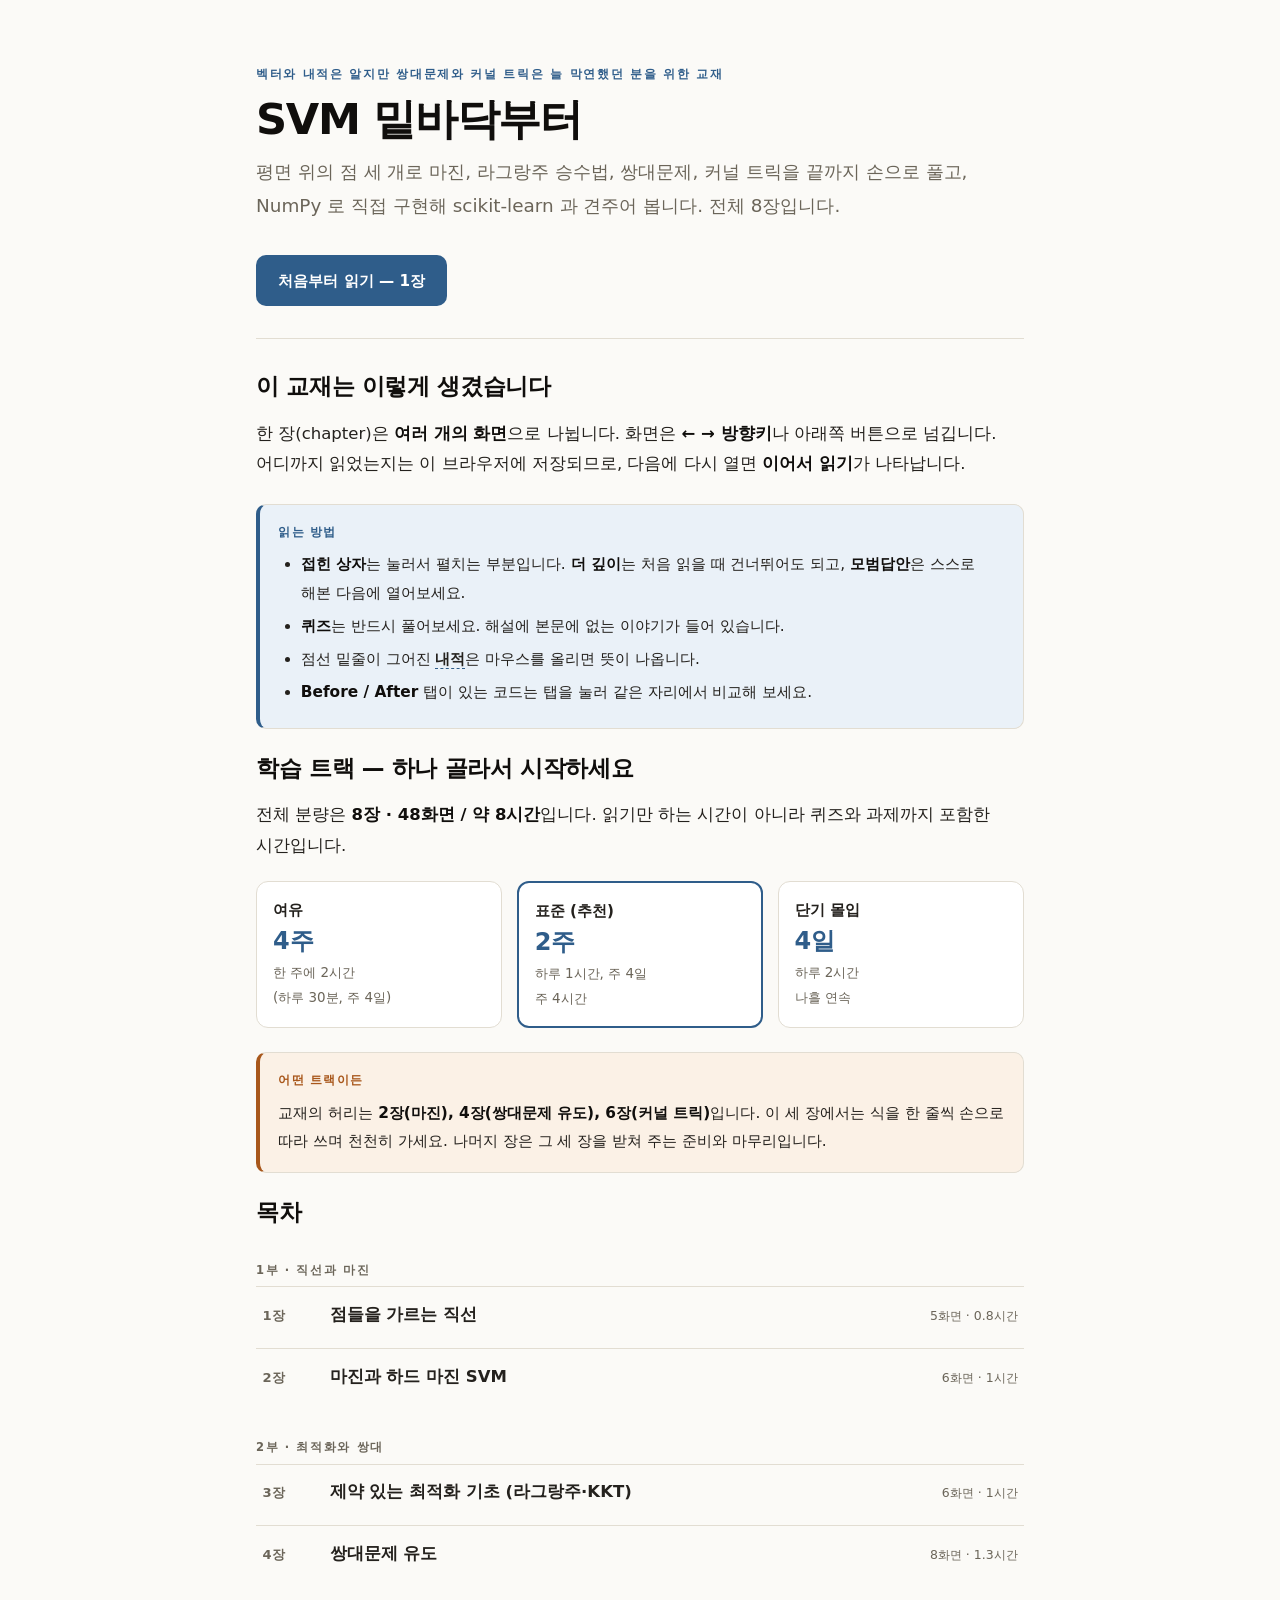
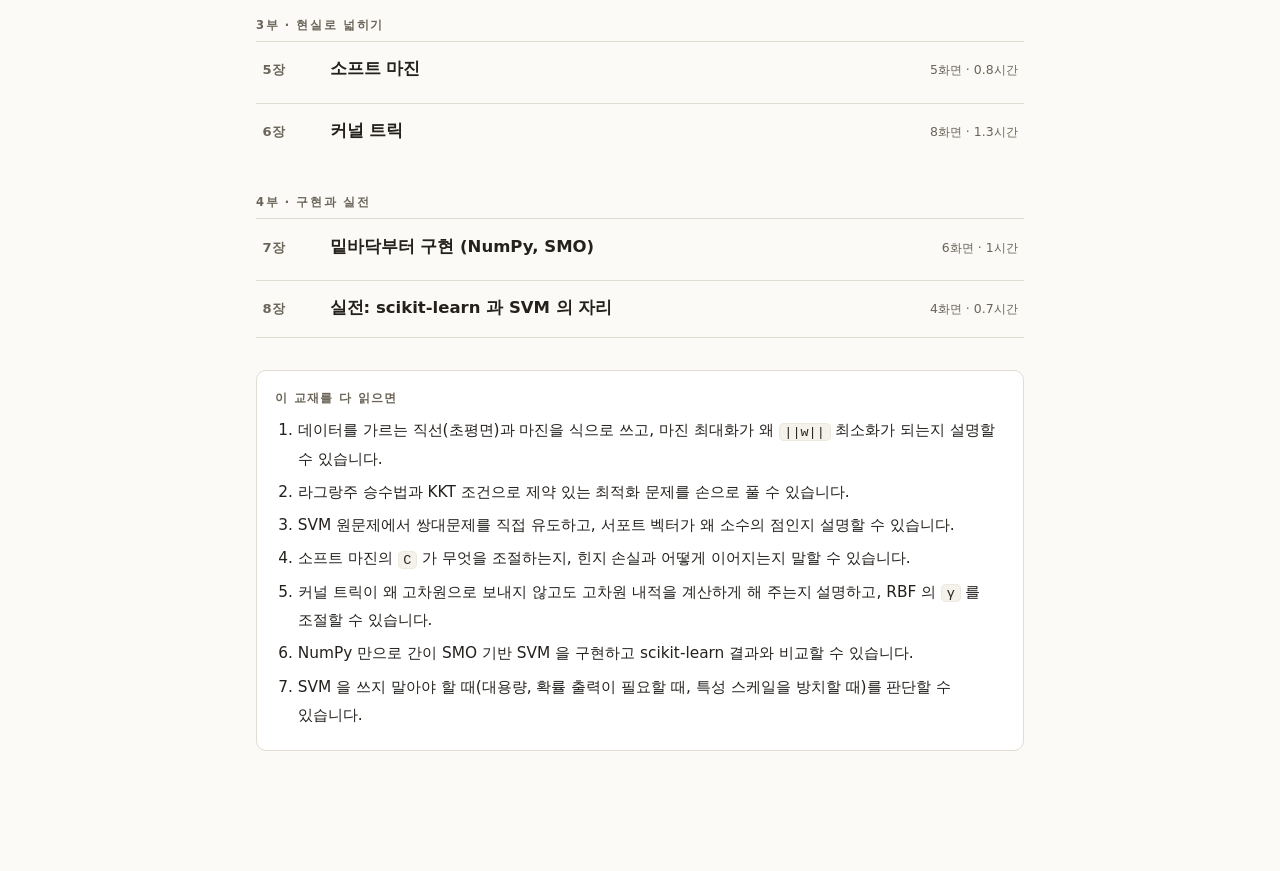
==== docs/index.html @ e5d23baf "전체 교차 점검 반영: 표지 깨진 주석 제거, 마진·기하 마진 정의 정리, 장부 해시 기록" ====
<!DOCTYPE html>
<html lang="ko" data-page="cover">
<head>
<meta charset="utf-8">
<meta name="viewport" content="width=device-width, initial-scale=1">
<title>SVM 밑바닥부터 — 마진·쌍대문제·커널 트릭을 손으로 풀어 보는 서포트 벡터 머신</title>
<link rel="stylesheet" href="assets/book.css">
</head>
<body>

<div class="cover">

  <p class="kicker">벡터와 내적은 알지만 쌍대문제와 커널 트릭은 늘 막연했던 분을 위한 교재</p>
  <h1 class="title">SVM 밑바닥부터</h1>
  <p class="sub">평면 위의 점 세 개로 마진, 라그랑주 승수법, 쌍대문제, 커널 트릭을 끝까지 손으로 풀고,<br>
  NumPy 로 직접 구현해 scikit-learn 과 견주어 봅니다. 전체 8장입니다.</p>

  <p><a class="resume" id="resume" href="ch01.html">처음부터 읽기</a></p>

  <hr>

  <h2>이 교재는 이렇게 생겼습니다</h2>

  <p>한 장(chapter)은 <b>여러 개의 화면</b>으로 나뉩니다. 화면은 <b>← → 방향키</b>나 아래쪽
  버튼으로 넘깁니다. 어디까지 읽었는지는 이 브라우저에 저장되므로, 다음에 다시 열면
  <b>이어서 읽기</b>가 나타납니다.</p>

  <div class="box note">
    <p class="box-t">읽는 방법</p>
    <ul>
      <li><b>접힌 상자</b>는 눌러서 펼치는 부분입니다. <b>더 깊이</b>는 처음 읽을 때 건너뛰어도
      되고, <b>모범답안</b>은 스스로 해본 다음에 열어보세요.</li>
      <li><b>퀴즈</b>는 반드시 풀어보세요. 해설에 본문에 없는 이야기가 들어 있습니다.</li>
      <li>점선 밑줄이 그어진 <span class="term" data-term="dot">내적</span>은
      마우스를 올리면 뜻이 나옵니다.</li>
      <li><b>Before / After</b> 탭이 있는 코드는 탭을 눌러 같은 자리에서 비교해 보세요.</li>
    </ul>
  </div>

  <h2>학습 트랙 — 하나 골라서 시작하세요</h2>

  <p>전체 분량은 <b>8장 · 48화면 / 약 8시간</b>입니다. 읽기만 하는 시간이 아니라
  퀴즈와 과제까지 포함한 시간입니다.</p>

  <div class="track-grid">
    <div class="track">
      <h4>여유</h4>
      <div class="big">4주</div>
      <p>한 주에 2시간<br>(하루 30분, 주 4일)</p>
    </div>
    <div class="track pick">
      <h4>표준 (추천)</h4>
      <div class="big">2주</div>
      <p>하루 1시간, 주 4일<br>주 4시간</p>
    </div>
    <div class="track">
      <h4>단기 몰입</h4>
      <div class="big">4일</div>
      <p>하루 2시간<br>나흘 연속</p>
    </div>
  </div>

  <div class="box warn">
    <p class="box-t">어떤 트랙이든</p>
    <p>교재의 허리는 <b>2장(마진), 4장(쌍대문제 유도), 6장(커널 트릭)</b>입니다. 이 세 장에서는 식을 한 줄씩 손으로 따라 쓰며 천천히 가세요. 나머지 장은 그 세 장을 받쳐 주는 준비와 마무리입니다.</p>
  </div>

  <h2>목차</h2>
  <ul class="toc-list" id="toc-list"></ul>

  <div class="box" style="margin-top:2rem">
    <p class="box-t">이 교재를 다 읽으면</p>
    <ol>
      <li>데이터를 가르는 직선(초평면)과 마진을 식으로 쓰고, 마진 최대화가 왜 <code>||w||</code> 최소화가 되는지 설명할 수 있습니다.</li>
      <li>라그랑주 승수법과 KKT 조건으로 제약 있는 최적화 문제를 손으로 풀 수 있습니다.</li>
      <li>SVM 원문제에서 쌍대문제를 직접 유도하고, 서포트 벡터가 왜 소수의 점인지 설명할 수 있습니다.</li>
      <li>소프트 마진의 <code>C</code> 가 무엇을 조절하는지, 힌지 손실과 어떻게 이어지는지 말할 수 있습니다.</li>
      <li>커널 트릭이 왜 고차원으로 보내지 않고도 고차원 내적을 계산하게 해 주는지 설명하고, RBF 의 <code>γ</code> 를 조절할 수 있습니다.</li>
      <li>NumPy 만으로 간이 SMO 기반 SVM 을 구현하고 scikit-learn 결과와 비교할 수 있습니다.</li>
      <li>SVM 을 쓰지 말아야 할 때(대용량, 확률 출력이 필요할 때, 특성 스케일을 방치할 때)를 판단할 수 있습니다.</li>
    </ol>
  </div>

</div>

<script src="assets/book.js"></script>
</body>
</html>
---- docs/assets/book.css ----
/* 학습 교재 공통 스타일 — textbook-html 스킬 동봉본
   - 외부 폰트/CDN 의존 없음 (file:// 로 열려야 한다)
   - 라이트/다크 자동 전환
   - 교재마다 고칠 것이 없다. 색을 바꾸려면 아래 :root 변수만 만진다. */

:root {
  --bg: #fbfaf7;
  --bg-soft: #f4f1ea;
  --card: #ffffff;
  --fg: #24211d;
  --fg-strong: #100e0c;
  --muted: #6b6559;
  --rule: #e2ddd2;
  --rule-soft: #eee9df;
  --accent: #2f5d8a;
  --accent-bg: #eaf1f8;
  --warn: #a8571b;
  --warn-bg: #fbf1e6;
  --good: #2b6f4c;
  --good-bg: #ebf4ee;
  --bad: #a33a33;
  --bad-bg: #fbeeed;
  --code-bg: #f5f2ec;
  --code-fg: #2b2721;
  --shadow: 0 1px 2px rgba(0,0,0,.05), 0 8px 24px rgba(0,0,0,.05);

  --c-kw: #9c2f6f;
  --c-str: #2f6f4a;
  --c-com: #746c60;
  --c-num: #a8571b;
  --c-fn: #2f5d8a;
  --c-dec: #7a5aa8;
  --c-self: #a33a33;
  --hl-bg: rgba(168,87,27,.16);

  --sidebar: 17rem;
  --measure: 45rem;
}

@media (prefers-color-scheme: dark) {
  :root {
    --bg: #16171a;
    --bg-soft: #1b1d21;
    --card: #1e2024;
    --fg: #e3e0da;
    --fg-strong: #f5f3ef;
    --muted: #9b968d;
    --rule: #2e3237;
    --rule-soft: #262a2e;
    --accent: #7fb3e0;
    --accent-bg: #1b2a38;
    --warn: #dda15e;
    --warn-bg: #322a1e;
    --good: #7ac496;
    --good-bg: #1d2c24;
    --bad: #e08b84;
    --bad-bg: #33211f;
    --code-bg: #191b1e;
    --code-fg: #d8d5cf;
    --shadow: 0 1px 2px rgba(0,0,0,.3), 0 8px 24px rgba(0,0,0,.3);

    --c-kw: #e089b8;
    --c-str: #8fcfa5;
    --c-com: #918d84;
    --c-num: #dda15e;
    --c-fn: #8fbce8;
    --c-dec: #bfa2e8;
    --c-self: #e08b84;
    --hl-bg: rgba(221,161,94,.20);
  }
}

* { box-sizing: border-box; }

html { scroll-behavior: smooth; }

body {
  margin: 0;
  background: var(--bg);
  color: var(--fg);
  font-family: "Segoe UI", -apple-system, "Malgun Gothic", "맑은 고딕", system-ui, sans-serif;
  font-size: 16.5px;
  line-height: 1.85;
  word-break: keep-all;
  overflow-wrap: break-word;
  -webkit-font-smoothing: antialiased;
}

/* ── 진행률 바 ─────────────────────────────────────── */
#progress {
  position: fixed; top: 0; left: 0; right: 0; height: 3px;
  background: var(--rule-soft); z-index: 50;
}
#progress > i {
  display: block; height: 100%; width: 0;
  background: var(--accent); transition: width .25s ease;
}

/* ── 사이드바 목차 ─────────────────────────────────── */
#toc {
  position: fixed; top: 0; bottom: 0; left: 0; width: var(--sidebar);
  background: var(--bg-soft); border-right: 1px solid var(--rule);
  overflow-y: auto; padding: 1.6rem 0 3rem; z-index: 40;
}
#toc .brand {
  display: block; padding: 0 1.25rem 1rem; margin-bottom: .5rem;
  border-bottom: 1px solid var(--rule); text-decoration: none; color: inherit;
}
#toc .brand b { display: block; font-size: .98rem; letter-spacing: -.01em; }
#toc .brand span { display: block; font-size: .78rem; color: var(--muted); }
#toc .part {
  padding: 1.1rem 1.25rem .25rem; font-size: .7rem; font-weight: 700;
  letter-spacing: .12em; color: var(--muted); text-transform: uppercase;
}
#toc a.ch, #toc span.ch {
  display: block; padding: .34rem 1.25rem .34rem 1.25rem;
  font-size: .84rem; line-height: 1.45; text-decoration: none;
  color: var(--fg); border-left: 3px solid transparent;
}
#toc a.ch:hover { background: var(--card); }
#toc a.ch.here { border-left-color: var(--accent); background: var(--card); font-weight: 700; }
#toc span.ch { color: var(--muted); opacity: .55; cursor: default; }
#toc .ch em { font-style: normal; color: var(--muted); font-size: .76rem; display: block; }
#toc a.ch.here em { color: var(--accent); }
#toc .ch .tick { color: var(--good); font-weight: 700; }
#toc ol.screens {
  list-style: none; margin: .1rem 0 .4rem; padding: 0 1.25rem 0 1.6rem;
  border-left: 3px solid var(--rule);
}
#toc ol.screens li { margin: 0; }
#toc ol.screens button {
  display: block; width: 100%; text-align: left; background: none; border: 0;
  padding: .2rem 0; font: inherit; font-size: .78rem; line-height: 1.4;
  color: var(--muted); cursor: pointer;
}
#toc ol.screens button:hover { color: var(--accent); }
#toc ol.screens li.on button { color: var(--fg); font-weight: 700; }

#toc-toggle {
  display: none; position: fixed; top: .7rem; left: .7rem; z-index: 60;
  background: var(--card); color: var(--fg); border: 1px solid var(--rule);
  border-radius: 8px; width: 2.4rem; height: 2.4rem; font-size: 1.1rem;
  cursor: pointer; box-shadow: var(--shadow);
}

/* ── 본문 ──────────────────────────────────────────── */
#book {
  margin-left: var(--sidebar);
  padding: 3.2rem 2.5rem 8rem;
  display: flex; justify-content: center;
}
#book > .inner { width: 100%; max-width: var(--measure); }

.screen { display: none; animation: fade .22s ease; }
.screen.is-active { display: block; }
@keyframes fade { from { opacity: 0; transform: translateY(4px); } to { opacity: 1; transform: none; } }

.kicker {
  font-size: .74rem; font-weight: 700; letter-spacing: .14em;
  text-transform: uppercase; color: var(--accent); margin: 0 0 .5rem;
}

h1 {
  font-size: 1.95rem; line-height: 1.3; letter-spacing: -.02em;
  margin: .2rem 0 1.2rem; color: var(--fg-strong); font-weight: 800;
}
h2 {
  font-size: 1.42rem; line-height: 1.4; letter-spacing: -.015em;
  margin: 0 0 1rem; color: var(--fg-strong); font-weight: 800;
}
h3 {
  font-size: 1.06rem; margin: 2rem 0 .6rem; color: var(--fg-strong);
  font-weight: 700; letter-spacing: -.01em;
}
h2 + h3 { margin-top: 1.4rem; }

p { margin: 0 0 1.1rem; }
.lead { font-size: 1.1rem; color: var(--muted); margin-bottom: 1.6rem; }
strong, b { color: var(--fg-strong); font-weight: 700; }
a { color: var(--accent); }

ul, ol { margin: 0 0 1.1rem; padding-left: 1.4rem; }
li { margin: .3rem 0; }
li > ul, li > ol { margin: .3rem 0; }

hr { border: 0; border-top: 1px solid var(--rule); margin: 2rem 0; }

blockquote {
  margin: 1.4rem 0; padding: .2rem 0 .2rem 1.2rem;
  border-left: 3px solid var(--rule); color: var(--muted);
}
blockquote p:last-child { margin-bottom: 0; }

/* 대화 재현 */
.dialog { margin: 1.4rem 0; }
.dialog .line { display: flex; gap: .75rem; margin: .5rem 0; }
.dialog .who {
  flex: 0 0 5.2rem; text-align: right; font-size: .82rem;
  font-weight: 700; color: var(--accent); padding-top: .18rem;
}
.dialog .say {
  background: var(--card); border: 1px solid var(--rule); border-radius: 10px;
  padding: .5rem .8rem; font-size: .95rem; flex: 1;
}
.dialog .say p { margin: 0; }

/* 강조 상자 */
.box {
  margin: 1.5rem 0; padding: 1rem 1.15rem; border-radius: 10px;
  border: 1px solid var(--rule); background: var(--card);
  font-size: .96rem;
}
.box > :last-child { margin-bottom: 0; }
.box .box-t {
  font-size: .76rem; font-weight: 700; letter-spacing: .1em;
  text-transform: uppercase; margin: 0 0 .45rem; color: var(--muted);
}
.box.note { border-left: 4px solid var(--accent); background: var(--accent-bg); }
.box.note .box-t { color: var(--accent); }
.box.warn { border-left: 4px solid var(--warn); background: var(--warn-bg); }
.box.warn .box-t { color: var(--warn); }
.box.good { border-left: 4px solid var(--good); background: var(--good-bg); }
.box.good .box-t { color: var(--good); }
.box.bad  { border-left: 4px solid var(--bad); background: var(--bad-bg); }
.box.bad .box-t { color: var(--bad); }

/* "9장에서 다시 볼 문제" 표시 */
.later {
  display: inline-flex; align-items: center; gap: .35rem;
  font-size: .78rem; font-weight: 700; color: var(--warn);
  background: var(--warn-bg); border: 1px dashed var(--warn);
  border-radius: 999px; padding: .1rem .6rem; white-space: nowrap;
}

/* 접히는 상자 */
details.fold {
  margin: 1.4rem 0; border: 1px solid var(--rule); border-radius: 10px;
  background: var(--card); overflow: hidden;
}
details.fold > summary {
  cursor: pointer; padding: .7rem 1rem; font-size: .9rem; font-weight: 700;
  color: var(--accent); list-style: none; display: flex; gap: .5rem; align-items: center;
}
details.fold > summary::-webkit-details-marker { display: none; }
details.fold > summary::before { content: "▸"; font-size: .8rem; }
details.fold[open] > summary::before { content: "▾"; }
details.fold > summary:hover { background: var(--bg-soft); }
details.fold .fold-body { padding: 0 1rem 1rem; font-size: .95rem; border-top: 1px solid var(--rule-soft); padding-top: .9rem; }
details.fold .fold-body > :last-child { margin-bottom: 0; }
details.fold.answer > summary { color: var(--good); }

/* 코드 */
pre {
  margin: 1.3rem 0; padding: 1rem 1.1rem; background: var(--code-bg);
  border: 1px solid var(--rule); border-radius: 10px;
  overflow-x: auto; font-size: .82rem; line-height: 1.7;
}
pre code, code {
  font-family: Consolas, "D2Coding", "Cascadia Mono", ui-monospace, monospace;
  color: var(--code-fg);
}
:not(pre) > code {
  background: var(--code-bg); border: 1px solid var(--rule-soft);
  border-radius: 5px; padding: .05em .35em; font-size: .88em;
  word-break: keep-all; overflow-wrap: break-word;
}
pre .cap {
  display: block; font-family: inherit; color: var(--muted);
  font-size: .95em; margin-bottom: .5rem;
}
.tok-kw { color: var(--c-kw); }
.tok-str { color: var(--c-str); }
.tok-com { color: var(--c-com); font-style: italic; }
.tok-num { color: var(--c-num); }
.tok-fn { color: var(--c-fn); font-weight: 600; }
.tok-dec { color: var(--c-dec); }
.tok-self { color: var(--c-self); }
.hl { background: var(--hl-bg); border-radius: 3px; padding: .05em .2em; font-weight: 700; }

/* 코드 해설: 번호 붙은 주석 목록 */
ol.notes {
  list-style: none; padding-left: 0; counter-reset: note; margin: 1rem 0 1.5rem;
}
ol.notes > li {
  counter-increment: note; position: relative;
  padding-left: 2.2rem; margin: .6rem 0; font-size: .95rem;
}
ol.notes > li::before {
  content: counter(note); position: absolute; left: 0; top: .28rem;
  width: 1.55rem; height: 1.55rem; border-radius: 50%;
  background: var(--accent-bg); color: var(--accent); border: 1px solid var(--accent);
  display: grid; place-items: center; font-size: .72rem; font-weight: 700;
}
ol.notes .ln {
  display: inline-block; min-width: 3.6rem; font-weight: 700; color: var(--accent);
  font-family: Consolas, "D2Coding", ui-monospace, monospace; font-size: .84rem;
}
ol.notes > li > p { margin: .2rem 0 0; }
ol.notes > li > p:first-child { margin-top: 0; }

figure.code-cap { margin: 1.3rem 0; }
figure.code-cap pre { margin: 0 0 .4rem; }
figure.code-cap figcaption { font-size: .82rem; color: var(--muted); text-align: left; }

/* Before / After 탭 */
.tabs { margin: 1.4rem 0; border: 1px solid var(--rule); border-radius: 10px; overflow: hidden; }
.tabs .tabbar { display: flex; background: var(--bg-soft); border-bottom: 1px solid var(--rule); }
.tabs .tabbar button {
  flex: 1; padding: .6rem .8rem; background: none; border: 0; cursor: pointer;
  font: inherit; font-size: .85rem; font-weight: 700; color: var(--muted);
  border-bottom: 2px solid transparent;
}
.tabs .tabbar button.on { color: var(--accent); border-bottom-color: var(--accent); background: var(--card); }
.tabs .tab { display: none; padding: .1rem 1rem 1rem; }
.tabs .tab.on { display: block; }
.tabs .tab pre { background: transparent; border: 0; padding: 1rem 0 0; }

/* 표 */
.table-wrap { overflow-x: auto; margin: 1.4rem 0; }
table { border-collapse: collapse; width: 100%; font-size: .9rem; }
th, td { border: 1px solid var(--rule); padding: .5rem .7rem; text-align: left; vertical-align: top; }
th { background: var(--bg-soft); font-weight: 700; color: var(--fg-strong); }

/* 용어 툴팁 — 말풍선은 book.js 가 body 에 붙인 #tip 하나를 화면 안에 맞춰 띄운다
   (::after 로 띄우면 줄 끝에서 페이지 가로 스크롤이 생기고 표·접힌 상자 안에서 잘린다) */
.term {
  border-bottom: 1px dashed var(--accent); cursor: help;
  font-weight: 600;
}
#tip {
  position: fixed; z-index: 70; left: 0; top: 0;
  max-width: min(22rem, calc(100vw - 1rem));
  background: var(--fg-strong); color: var(--bg);
  font-size: .8rem; font-weight: 400; line-height: 1.6;
  padding: .5rem .7rem; border-radius: 8px;
  box-shadow: var(--shadow); pointer-events: none;
  display: none;
}
#tip.on { display: block; }

/* 화면 참조 링크 */
a.xref { text-decoration: underline dotted; text-underline-offset: .2em; cursor: pointer; }
a.xref:hover { text-decoration-style: solid; }

/* 참조로 이동한 뒤 돌아가기 */
#xback {
  position: fixed; z-index: 46; bottom: 4.2rem; left: calc(var(--sidebar) + 1.2rem);
  display: none; align-items: center; gap: .3rem;
  background: var(--accent); color: #fff; border-radius: 999px;
  box-shadow: var(--shadow); font-size: .84rem; font-weight: 700;
}
#xback.on { display: inline-flex; }
#xback a, #xback button {
  color: inherit; background: none; border: 0; font: inherit; cursor: pointer;
  text-decoration: none; padding: .45rem .3rem .45rem .9rem;
}
#xback button { padding: .45rem .8rem .45rem .2rem; opacity: .8; }

/* 모바일 목차를 열었을 때 본문을 덮는 막 */
#toc-scrim { display: none; }

/* 다이어그램 */
figure.fig { margin: 1.6rem 0; text-align: center; }
figure.fig svg { max-width: 100%; height: auto; }
figure.fig figcaption { font-size: .82rem; color: var(--muted); margin-top: .5rem; }
.svg-fg { fill: var(--fg); }
.svg-muted { fill: var(--muted); }
.svg-line { stroke: var(--rule); fill: none; }

/* 핵심 요약 / 과제 */
.summary { margin: 2rem 0 1.5rem; padding: 1.1rem 1.25rem; border-radius: 12px;
  background: var(--bg-soft); border: 1px solid var(--rule); }
.summary h3 { margin: 0 0 .6rem; font-size: .95rem; }
.summary ol { margin: 0; padding-left: 1.3rem; font-size: .96rem; }

.task { margin: 1.6rem 0; padding: 1.1rem 1.25rem; border-radius: 12px;
  border: 2px solid var(--accent); background: var(--card); }
.task h3 { margin: 0 0 .5rem; font-size: .98rem; color: var(--accent); }
.task > :last-child { margin-bottom: 0; }

/* 퀴즈 */
.quiz {
  margin: 1.5rem 0; padding: 1.1rem 1.25rem; border-radius: 12px;
  border: 1px solid var(--rule); background: var(--card);
}
.quiz .qn { font-size: .74rem; font-weight: 700; letter-spacing: .12em;
  text-transform: uppercase; color: var(--muted); margin: 0 0 .35rem; }
.quiz .q { font-weight: 700; color: var(--fg-strong); margin: 0 0 .8rem; }
.quiz ol.options { list-style: none; margin: 0; padding: 0; counter-reset: opt; }
.quiz ol.options li {
  counter-increment: opt; margin: .4rem 0; padding: .55rem .8rem .55rem 2.4rem;
  border: 1px solid var(--rule); border-radius: 9px; cursor: pointer;
  position: relative; font-size: .95rem; background: var(--bg);
  transition: background .12s, border-color .12s;
}
.quiz ol.options li::before {
  content: counter(opt); position: absolute; left: .7rem; top: .55rem;
  width: 1.3rem; height: 1.3rem; border-radius: 50%; background: var(--bg-soft);
  border: 1px solid var(--rule); font-size: .76rem; font-weight: 700;
  display: grid; place-items: center; color: var(--muted);
}
.quiz ol.options li:hover { border-color: var(--accent); }
.quiz.done ol.options li { cursor: default; }
.quiz.done ol.options li:hover { border-color: var(--rule); }
.quiz ol.options li.pick-good { border-color: var(--good); background: var(--good-bg); }
.quiz ol.options li.pick-good::before { content: "✓"; background: var(--good); color: #fff; border-color: var(--good); }
.quiz ol.options li.pick-bad { border-color: var(--bad); background: var(--bad-bg); }
.quiz ol.options li.pick-bad::before { content: "✕"; background: var(--bad); color: #fff; border-color: var(--bad); }
.quiz .why {
  display: none; margin-top: .45rem; padding-left: .2rem;
  font-size: .88rem; color: var(--muted);
}
.quiz ol.options li.picked .why { display: block; }
.quiz .explain {
  display: none; margin-top: 1rem; padding-top: .9rem;
  border-top: 1px solid var(--rule-soft); font-size: .93rem;
}
.quiz.done .explain { display: block; }
.quiz .explain > :last-child { margin-bottom: 0; }
.quiz .explain b.lbl { color: var(--accent); }

/* 표지 (index.html) */
.cover { max-width: 52rem; margin: 0 auto; padding: 4rem 2rem 6rem; }
.cover .title { font-size: 2.7rem; line-height: 1.2; letter-spacing: -.03em;
  font-weight: 800; color: var(--fg-strong); margin: 0 0 .6rem; }
.cover .sub { font-size: 1.15rem; color: var(--muted); margin: 0 0 2rem; }
.cover .resume {
  display: inline-block; background: var(--accent); color: #fff;
  padding: .7rem 1.4rem; border-radius: 10px; text-decoration: none;
  font-weight: 700; font-size: .95rem;
}
.cover .resume:hover { filter: brightness(1.08); }
.toc-list { list-style: none; padding: 0; margin: 1rem 0 0; }
.toc-list > li { border-top: 1px solid var(--rule); }
.toc-list > li:last-child { border-bottom: 1px solid var(--rule); }
.toc-list a, .toc-list .off {
  display: flex; gap: 1rem; align-items: baseline;
  padding: .8rem .4rem; text-decoration: none; color: var(--fg);
}
.toc-list a:hover { background: var(--bg-soft); }
.toc-list .off { color: var(--muted); opacity: .5; }
.toc-list .n { flex: 0 0 3.2rem; font-size: .82rem; font-weight: 700; color: var(--muted); }
.toc-list .t { flex: 1; font-weight: 600; }
.toc-list .meta { font-size: .78rem; color: var(--muted); white-space: nowrap; }
.toc-list .tick { color: var(--good); font-weight: 700; }
.parts { font-size: .72rem; font-weight: 700; letter-spacing: .14em;
  text-transform: uppercase; color: var(--muted); margin: 2rem 0 .3rem; }
.track-grid { display: grid; gap: .9rem; grid-template-columns: repeat(auto-fit, minmax(9.5rem, 1fr)); margin: 1.2rem 0; }
.track {
  border: 1px solid var(--rule); border-radius: 12px; padding: .9rem 1rem;
  background: var(--card); font-size: .9rem;
}
.track.pick { border-color: var(--accent); border-width: 2px; }
.track h4 { margin: 0 0 .2rem; font-size: .95rem; }
.track .big { font-size: 1.5rem; font-weight: 800; color: var(--accent); line-height: 1.2; }
.track p { margin: .3rem 0 0; color: var(--muted); font-size: .84rem; }

/* 하단 내비게이션 */
#nav {
  position: fixed; bottom: 0; left: var(--sidebar); right: 0; z-index: 45;
  display: flex; align-items: center; justify-content: space-between;
  gap: 1rem; padding: .6rem 2.5rem;
  background: var(--bg);
  border-top: 1px solid var(--rule);
}
#nav button {
  background: var(--card); color: var(--fg); border: 1px solid var(--rule);
  border-radius: 9px; padding: .45rem .95rem; font: inherit; font-size: .87rem;
  font-weight: 600; cursor: pointer; white-space: nowrap;
}
#nav button:hover:not(:disabled) { border-color: var(--accent); color: var(--accent); }
#nav button:disabled { opacity: .35; cursor: default; }
#nav .where { font-size: .8rem; color: var(--muted); text-align: center; }
#nav .where b { color: var(--fg-strong); }

/* 장 끝 이동 */
.chapter-end { margin-top: 2.5rem; padding-top: 1.5rem; border-top: 1px solid var(--rule);
  display: flex; justify-content: space-between; gap: 1rem; flex-wrap: wrap; }
.chapter-end a {
  display: block; padding: .7rem 1.1rem; border: 1px solid var(--rule);
  border-radius: 10px; text-decoration: none; font-size: .9rem; background: var(--card);
}
.chapter-end a:hover { border-color: var(--accent); }
.chapter-end a span { display: block; font-size: .74rem; color: var(--muted); }

@media (max-width: 900px) {
  #toc { transform: translateX(-100%); transition: transform .2s ease; z-index: 62; }
  body.toc-open #toc { transform: none; }
  body.toc-open #toc-scrim {
    display: block; position: fixed; inset: 0; z-index: 61; background: rgba(0,0,0,.35);
  }
  /* 목차 버튼은 본문 글자를 가리지 않도록 하단 바 왼쪽에 둔다 */
  #toc-toggle { display: block; top: auto; bottom: .5rem; left: .6rem; width: 2.2rem; height: 2.2rem; z-index: 63; }
  #book { margin-left: 0; padding: 2rem 1.1rem 7rem; }
  #nav { left: 0; padding: .5rem 1rem .5rem 3.4rem; }
  #xback { left: 1rem; }
  #toc ol.screens button { padding: .45rem 0; }
  h1 { font-size: 1.6rem; }
  h2 { font-size: 1.25rem; }
}

@media (max-width: 600px) {
  /* 그림은 줄이지 않고 그림 상자 안에서 가로로 민다 — 줄이면 글자가 6~7px 이 된다 */
  figure.fig { overflow-x: auto; }
  figure.fig svg { min-width: 34rem; }
  /* 3열 이상인 표는 글자가 세로로 쪼개지지 않게 최소 폭을 두고 표 상자 안에서 민다 */
  .table-wrap table:has(tr > :nth-child(3)) { min-width: 32rem; }
}

@media (prefers-reduced-motion: reduce) {
  html { scroll-behavior: auto; }
  .screen { animation: none; }
}

@media print {
  #toc, #nav, #progress, #toc-toggle, #tip, #xback, #toc-scrim { display: none !important; }
  #book { margin: 0; padding: 0; }
  .screen { display: block !important; page-break-after: always; }
  pre { white-space: pre-wrap; }
  body { font-size: 11pt; }
}
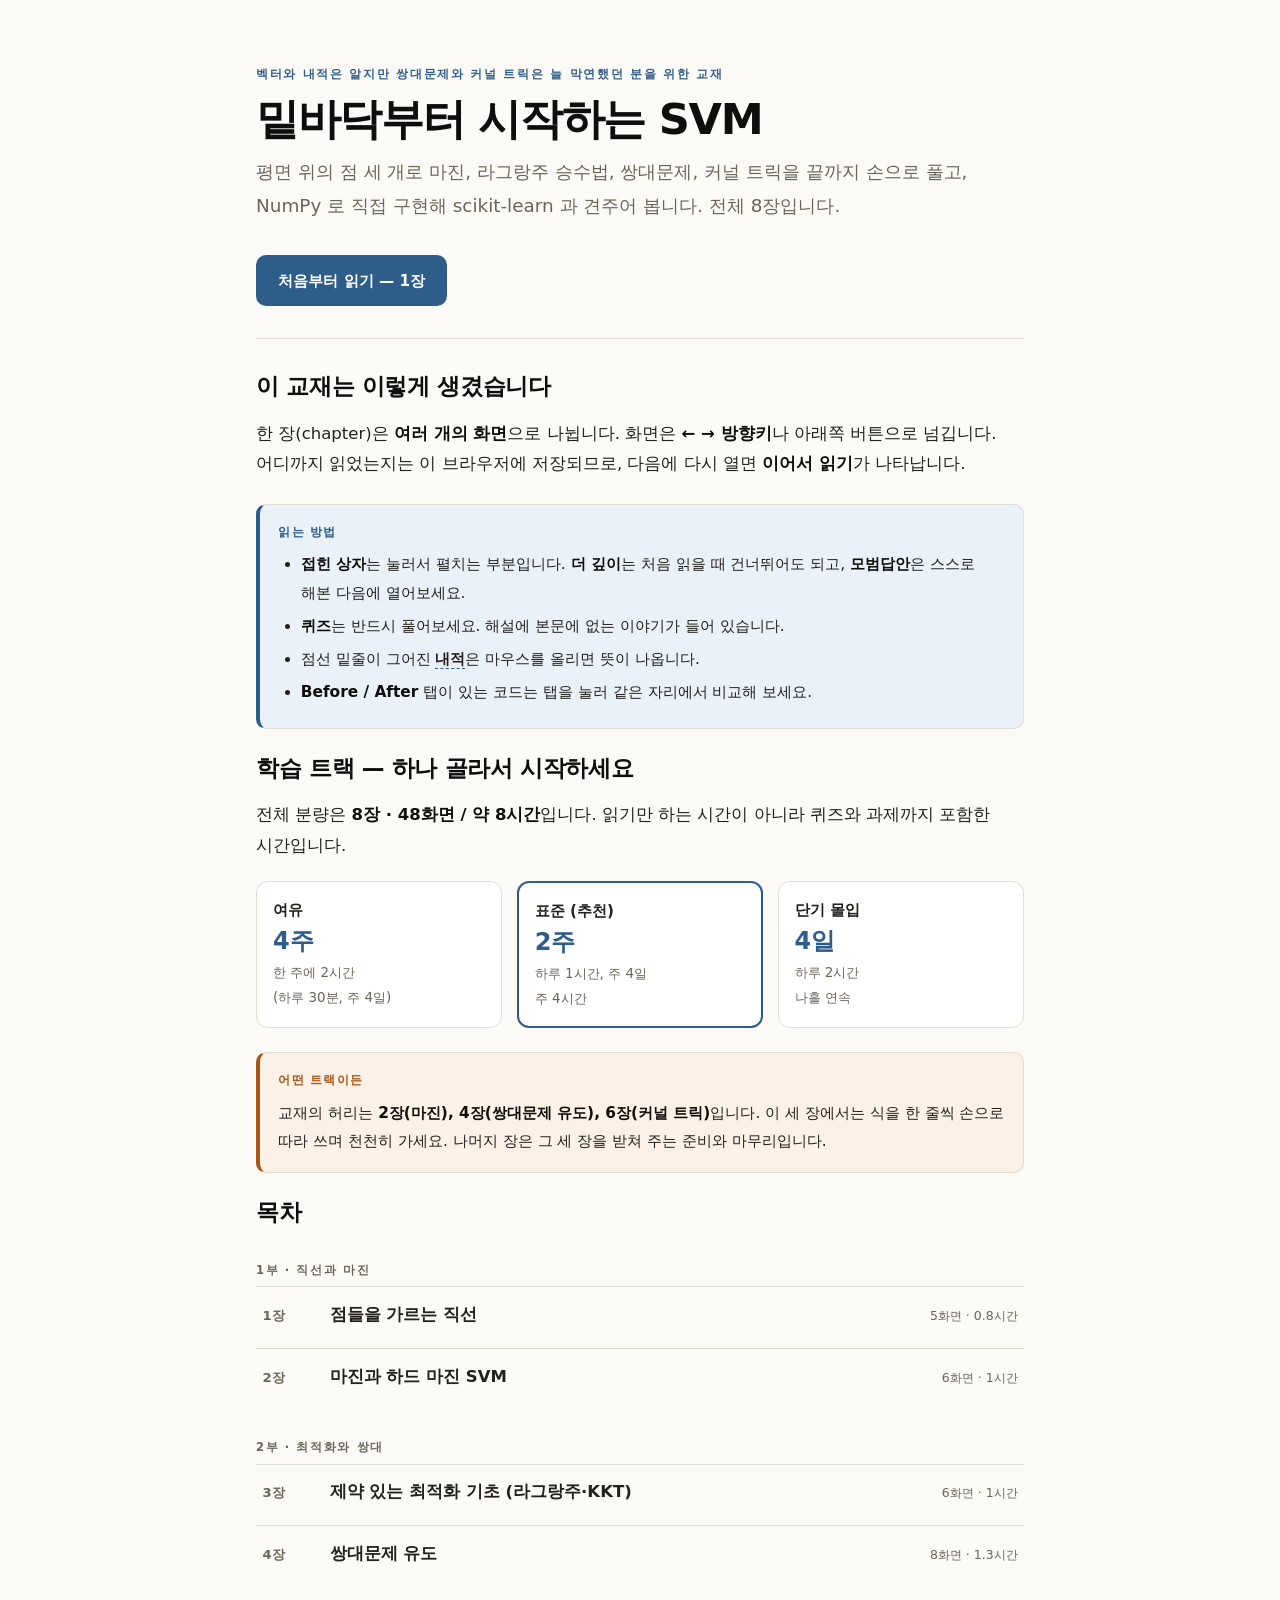
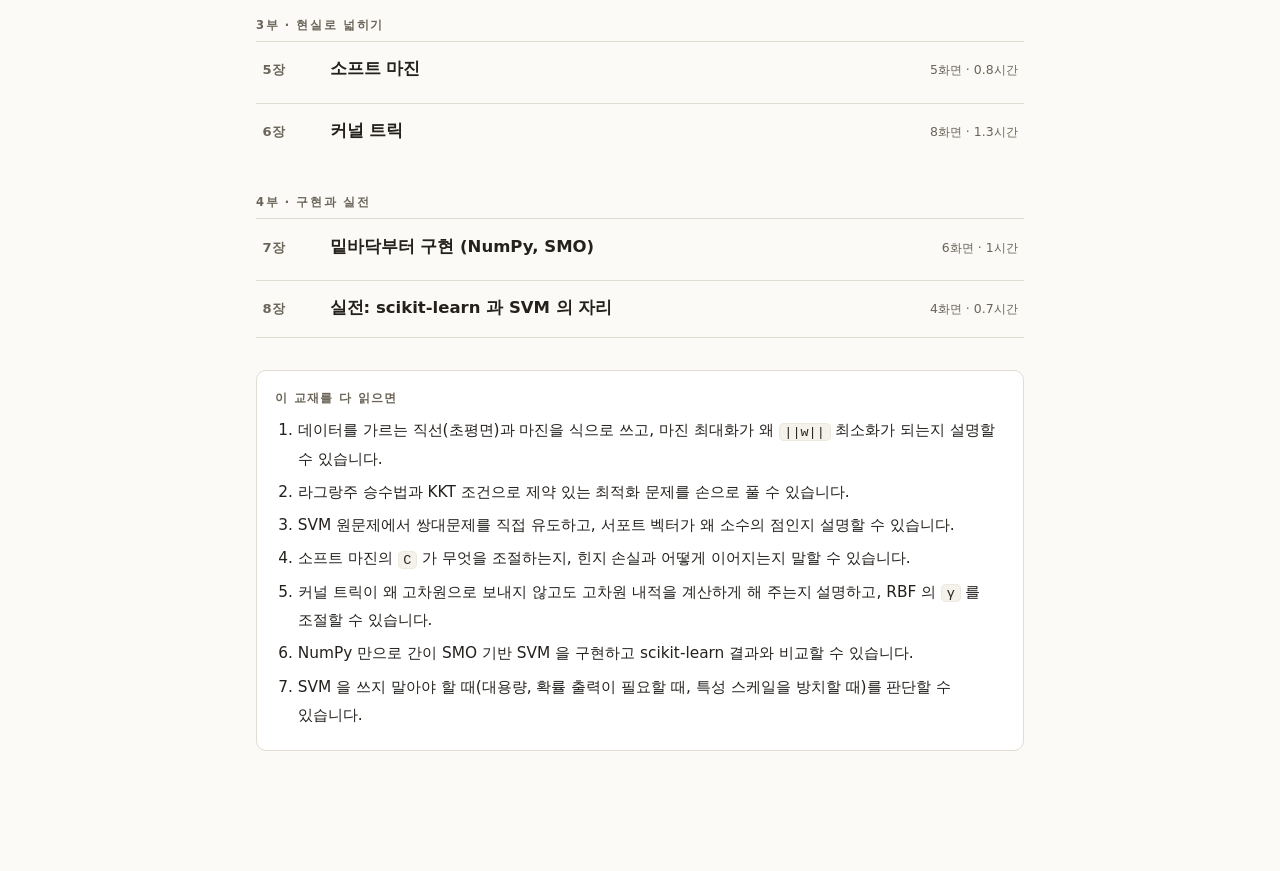
==== commit 590c11d9: "교재 제목을 '밑바닥부터 시작하는 SVM'으로 변경" ====
--- a/docs/index.html
+++ b/docs/index.html
@@ -3,7 +3,7 @@
 <head>
 <meta charset="utf-8">
 <meta name="viewport" content="width=device-width, initial-scale=1">
-<title>SVM 밑바닥부터 — 마진·쌍대문제·커널 트릭을 손으로 풀어 보는 서포트 벡터 머신</title>
+<title>밑바닥부터 시작하는 SVM — 마진·쌍대문제·커널 트릭을 손으로 풀어 보는 서포트 벡터 머신</title>
 <link rel="stylesheet" href="assets/book.css">
 </head>
 <body>
@@ -11,7 +11,7 @@
 <div class="cover">
 
   <p class="kicker">벡터와 내적은 알지만 쌍대문제와 커널 트릭은 늘 막연했던 분을 위한 교재</p>
-  <h1 class="title">SVM 밑바닥부터</h1>
+  <h1 class="title">밑바닥부터 시작하는 SVM</h1>
   <p class="sub">평면 위의 점 세 개로 마진, 라그랑주 승수법, 쌍대문제, 커널 트릭을 끝까지 손으로 풀고,<br>
   NumPy 로 직접 구현해 scikit-learn 과 견주어 봅니다. 전체 8장입니다.</p>
 
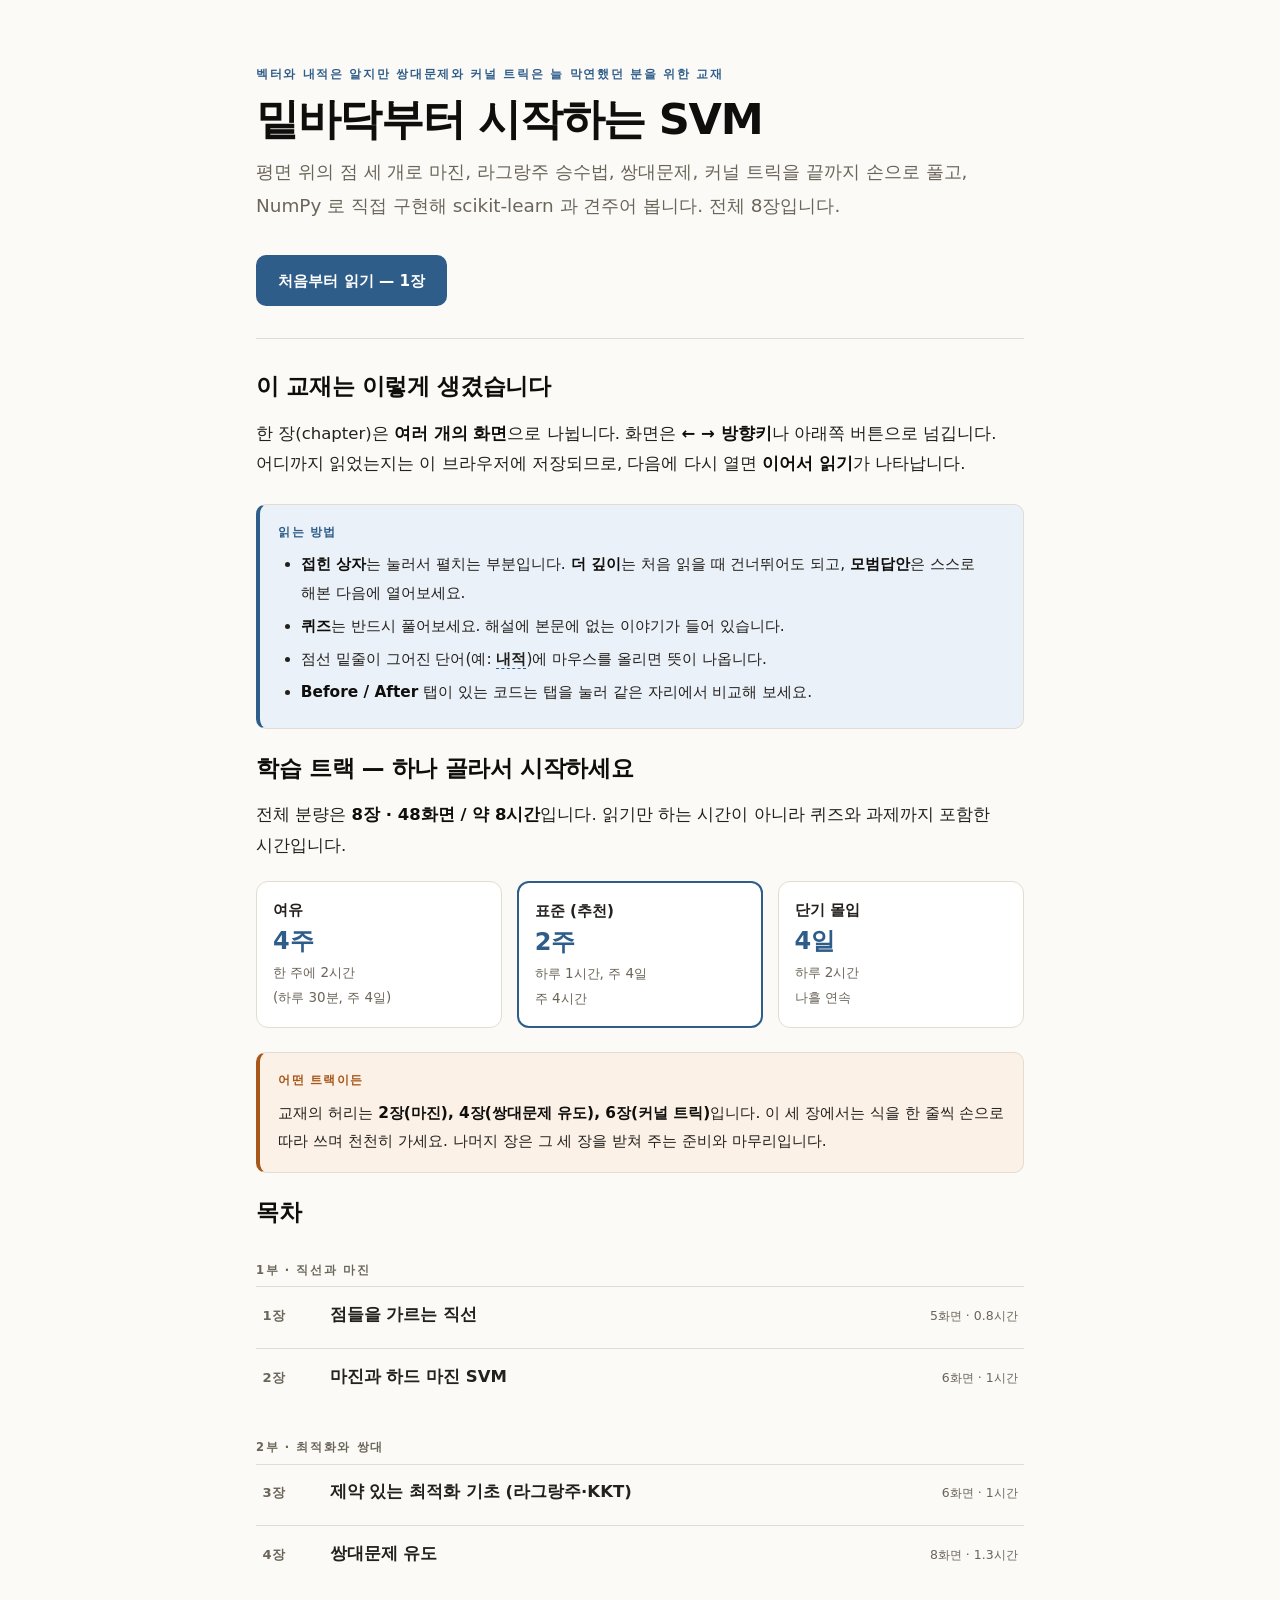
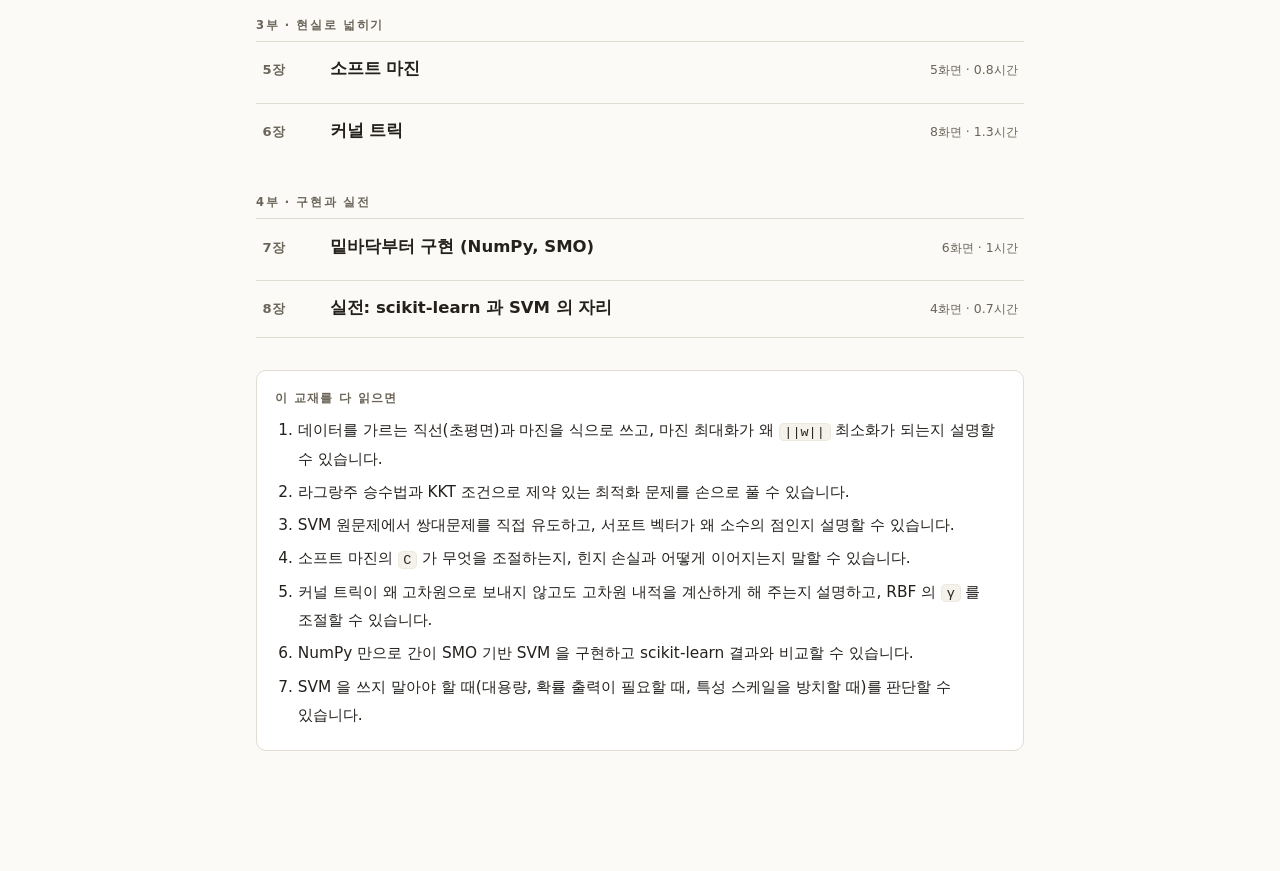
==== commit a094b8ac: "첫 화면 용어 안내 문구를 자연스럽게 수정" ====
--- a/docs/index.html
+++ b/docs/index.html
@@ -31,7 +31,7 @@
       <li><b>접힌 상자</b>는 눌러서 펼치는 부분입니다. <b>더 깊이</b>는 처음 읽을 때 건너뛰어도
       되고, <b>모범답안</b>은 스스로 해본 다음에 열어보세요.</li>
       <li><b>퀴즈</b>는 반드시 풀어보세요. 해설에 본문에 없는 이야기가 들어 있습니다.</li>
-      <li>점선 밑줄이 그어진 <span class="term" data-term="dot">내적</span>은
+      <li>점선 밑줄이 그어진 단어(예: <span class="term" data-term="dot">내적</span>)에
       마우스를 올리면 뜻이 나옵니다.</li>
       <li><b>Before / After</b> 탭이 있는 코드는 탭을 눌러 같은 자리에서 비교해 보세요.</li>
     </ul>
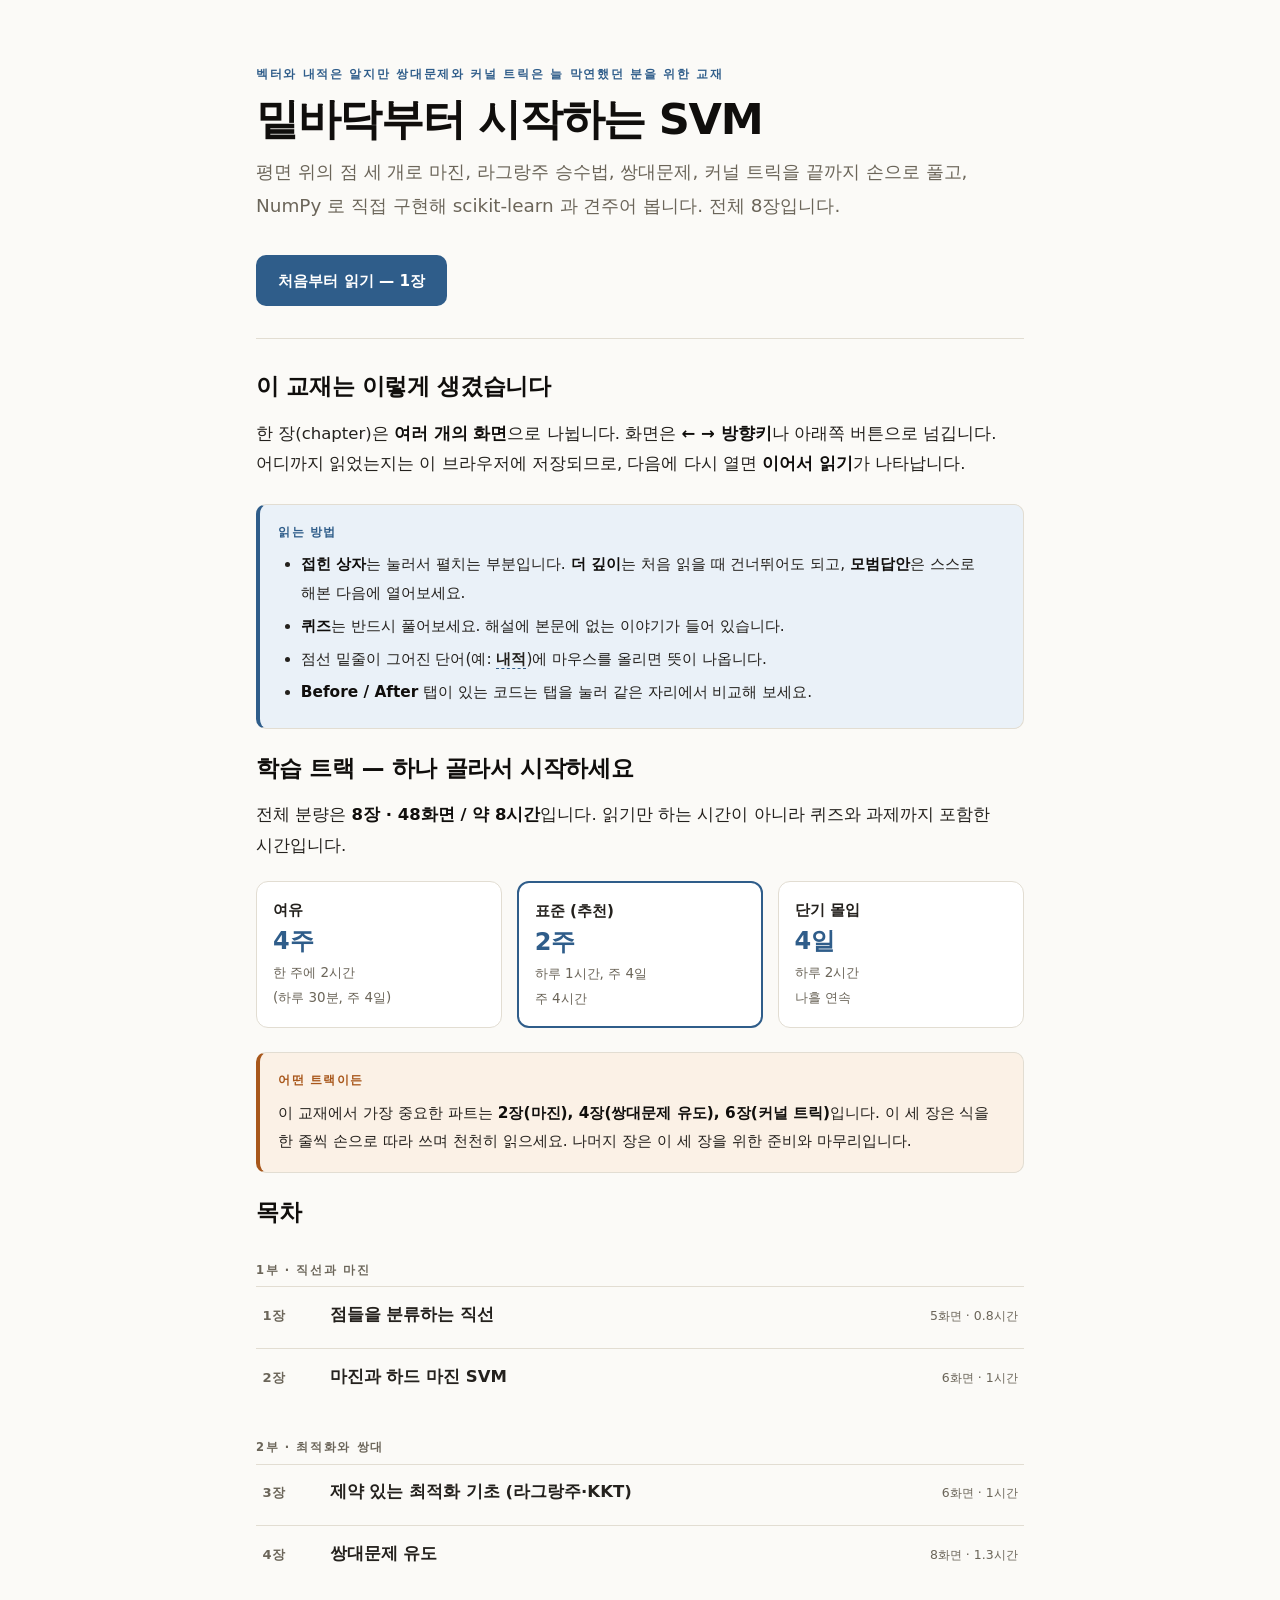
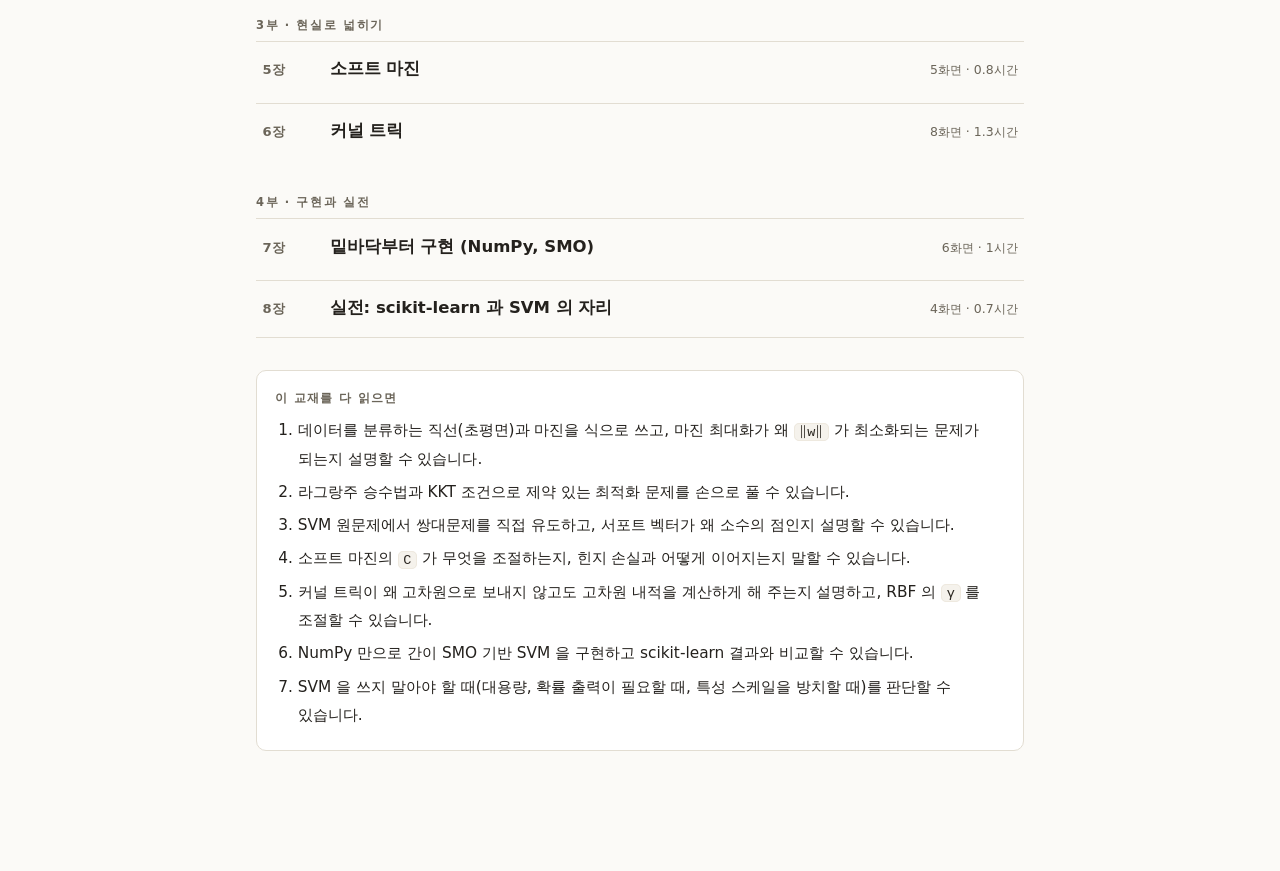
==== commit 1833a78f: "1·2장 문체 교정: 번역투·비유를 풀고 '가르다'를 '분류하다'로 통일 - 1장: '아픔', '내적이 재는 것' 등 어색한 표현과 섹션명 정리, 직선 이름을 '‘나’ 직선' 꼴로" ====
--- a/docs/index.html
+++ b/docs/index.html
@@ -62,7 +62,7 @@
 
   <div class="box warn">
     <p class="box-t">어떤 트랙이든</p>
-    <p>교재의 허리는 <b>2장(마진), 4장(쌍대문제 유도), 6장(커널 트릭)</b>입니다. 이 세 장에서는 식을 한 줄씩 손으로 따라 쓰며 천천히 가세요. 나머지 장은 그 세 장을 받쳐 주는 준비와 마무리입니다.</p>
+    <p>이 교재에서 가장 중요한 파트는 <b>2장(마진), 4장(쌍대문제 유도), 6장(커널 트릭)</b>입니다. 이 세 장은 식을 한 줄씩 손으로 따라 쓰며 천천히 읽으세요. 나머지 장은 이 세 장을 위한 준비와 마무리입니다.</p>
   </div>
 
   <h2>목차</h2>
@@ -71,7 +71,7 @@
   <div class="box" style="margin-top:2rem">
     <p class="box-t">이 교재를 다 읽으면</p>
     <ol>
-      <li>데이터를 가르는 직선(초평면)과 마진을 식으로 쓰고, 마진 최대화가 왜 <code>||w||</code> 최소화가 되는지 설명할 수 있습니다.</li>
+      <li>데이터를 분류하는 직선(초평면)과 마진을 식으로 쓰고, 마진 최대화가 왜 <code>‖w‖</code> 가 최소화되는 문제가 되는지 설명할 수 있습니다.</li>
       <li>라그랑주 승수법과 KKT 조건으로 제약 있는 최적화 문제를 손으로 풀 수 있습니다.</li>
       <li>SVM 원문제에서 쌍대문제를 직접 유도하고, 서포트 벡터가 왜 소수의 점인지 설명할 수 있습니다.</li>
       <li>소프트 마진의 <code>C</code> 가 무엇을 조절하는지, 힌지 손실과 어떻게 이어지는지 말할 수 있습니다.</li>
--- a/docs/assets/book.css
+++ b/docs/assets/book.css
@@ -215,6 +215,7 @@
   font-size: .76rem; font-weight: 700; letter-spacing: .1em;
   text-transform: uppercase; margin: 0 0 .45rem; color: var(--muted);
 }
+.box .box-t .katex { text-transform: none; letter-spacing: normal; }
 .box.note { border-left: 4px solid var(--accent); background: var(--accent-bg); }
 .box.note .box-t { color: var(--accent); }
 .box.warn { border-left: 4px solid var(--warn); background: var(--warn-bg); }
@@ -519,3 +520,7 @@
   pre { white-space: pre-wrap; }
   body { font-size: 11pt; }
 }
+
+/* 수식 (KaTeX) */
+.katex { font-size: 1.08em; }
+.katex-display { margin: .9rem 0; overflow-x: auto; overflow-y: hidden; }
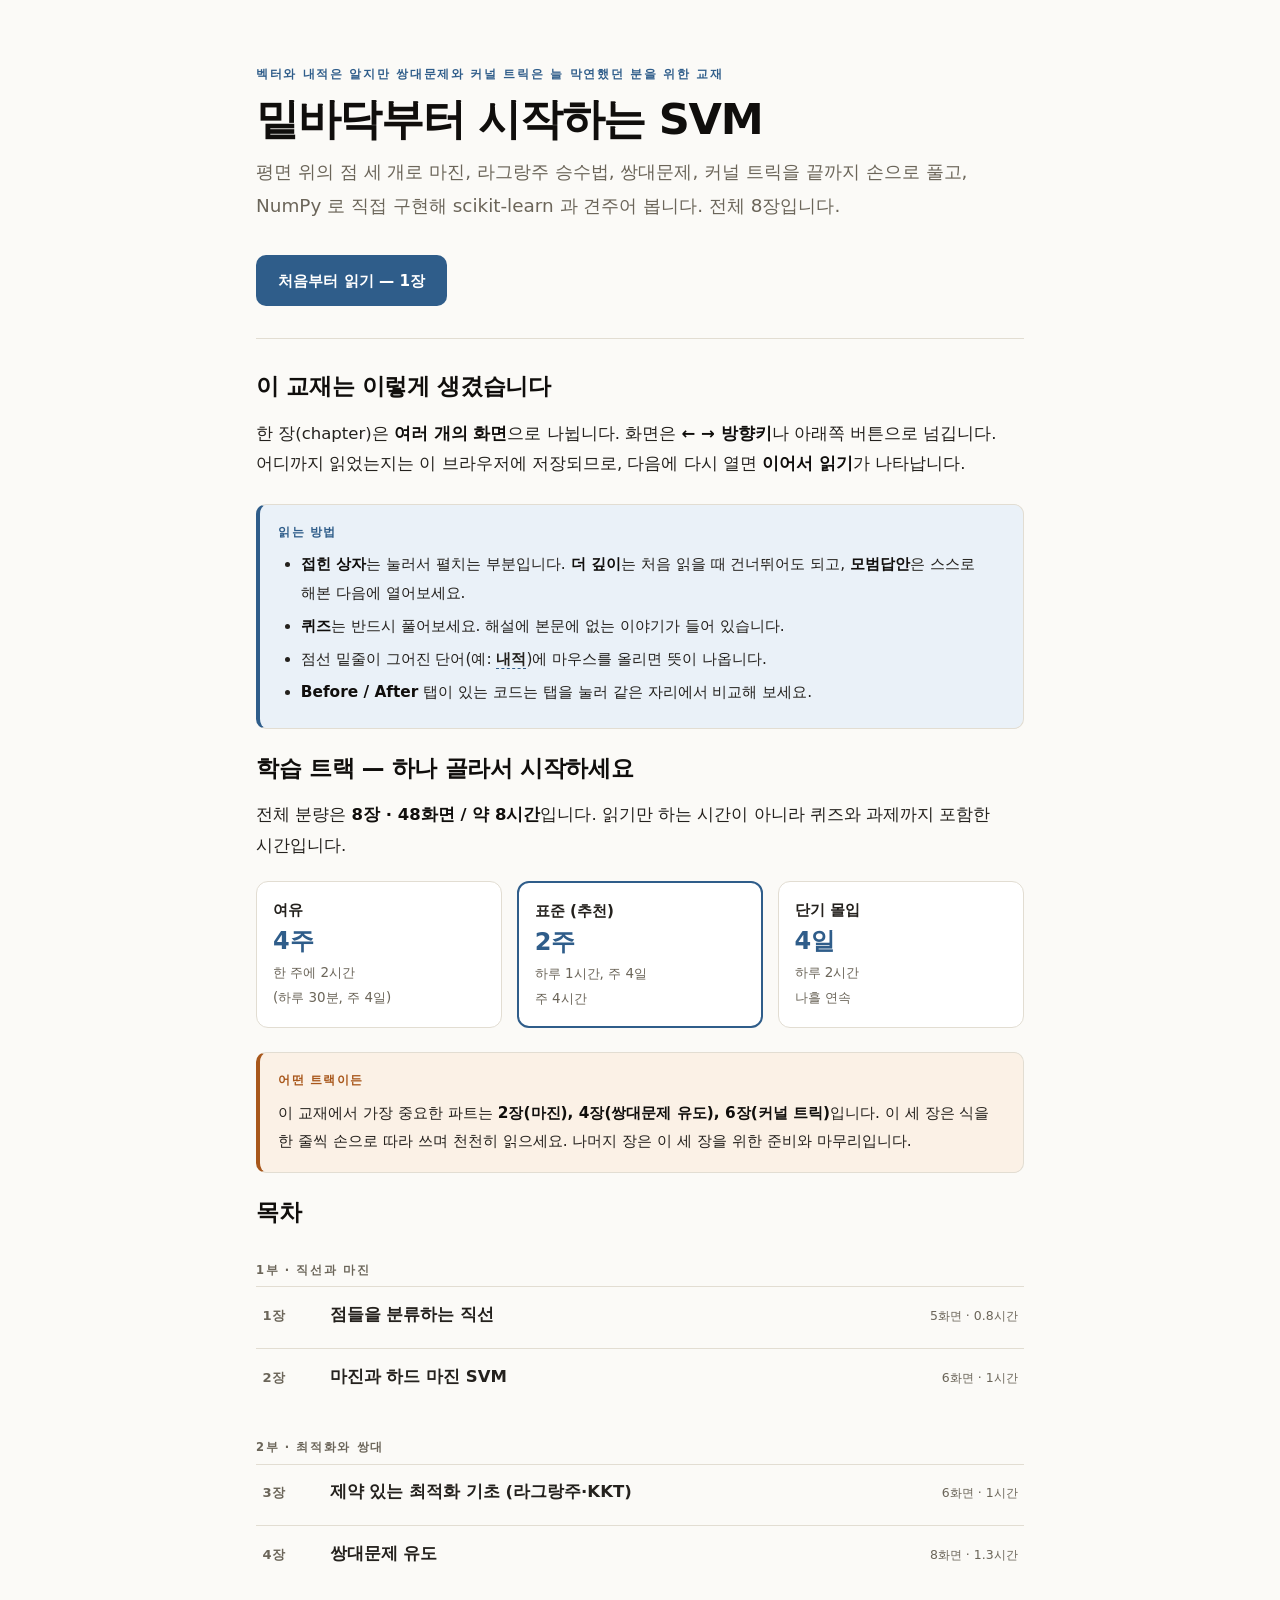
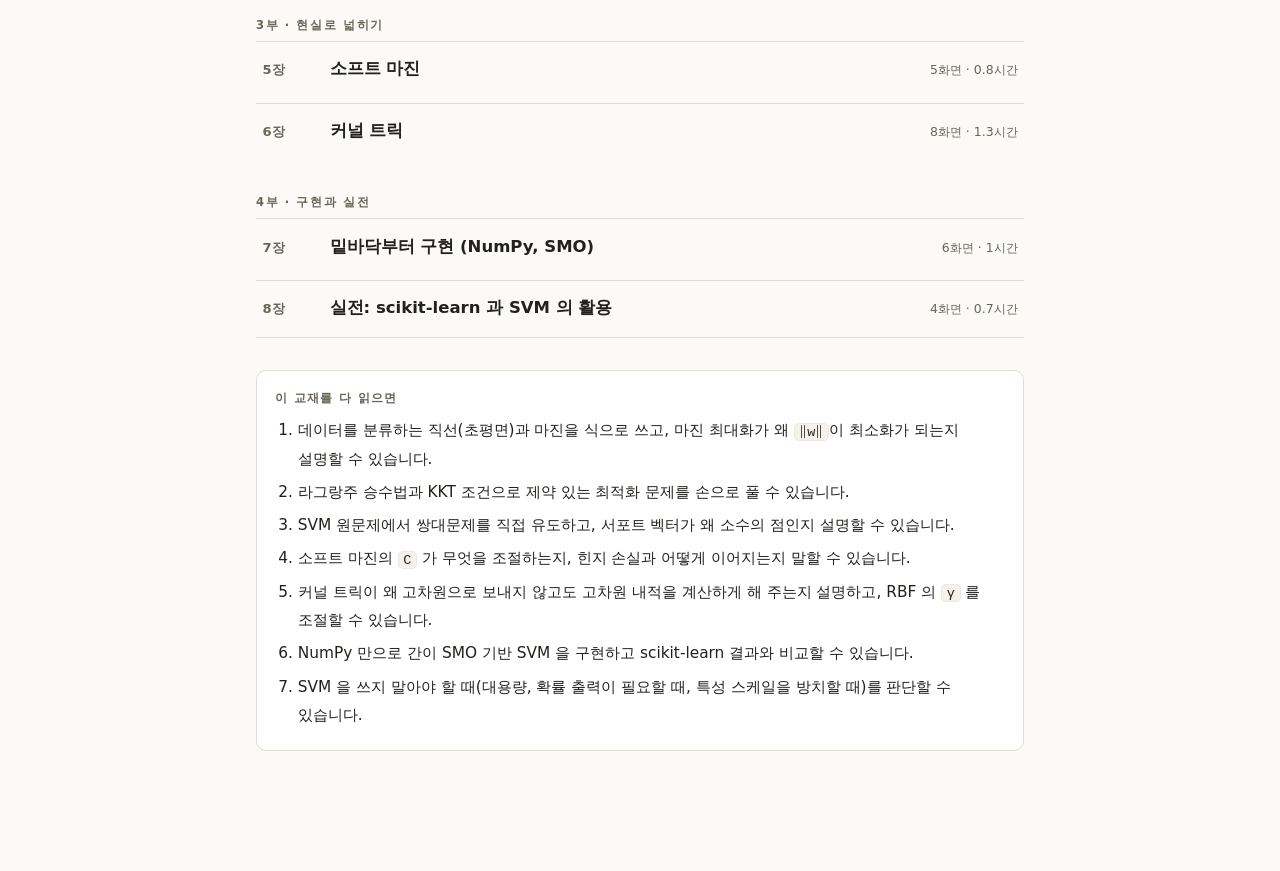
==== commit 0279ff5d: "index·authoring: 학습 목표 문구를 요청대로 맞추고 저자용 문서의 옛 표현 정리 - index.html: '마진 최대화가 왜 ‖w‖이 최소화가 되는지'로 수정 - au" ====
--- a/docs/index.html
+++ b/docs/index.html
@@ -71,7 +71,7 @@
   <div class="box" style="margin-top:2rem">
     <p class="box-t">이 교재를 다 읽으면</p>
     <ol>
-      <li>데이터를 분류하는 직선(초평면)과 마진을 식으로 쓰고, 마진 최대화가 왜 <code>‖w‖</code> 가 최소화되는 문제가 되는지 설명할 수 있습니다.</li>
+      <li>데이터를 분류하는 직선(초평면)과 마진을 식으로 쓰고, 마진 최대화가 왜 <code>‖w‖</code>이 최소화가 되는지 설명할 수 있습니다.</li>
       <li>라그랑주 승수법과 KKT 조건으로 제약 있는 최적화 문제를 손으로 풀 수 있습니다.</li>
       <li>SVM 원문제에서 쌍대문제를 직접 유도하고, 서포트 벡터가 왜 소수의 점인지 설명할 수 있습니다.</li>
       <li>소프트 마진의 <code>C</code> 가 무엇을 조절하는지, 힌지 손실과 어떻게 이어지는지 말할 수 있습니다.</li>
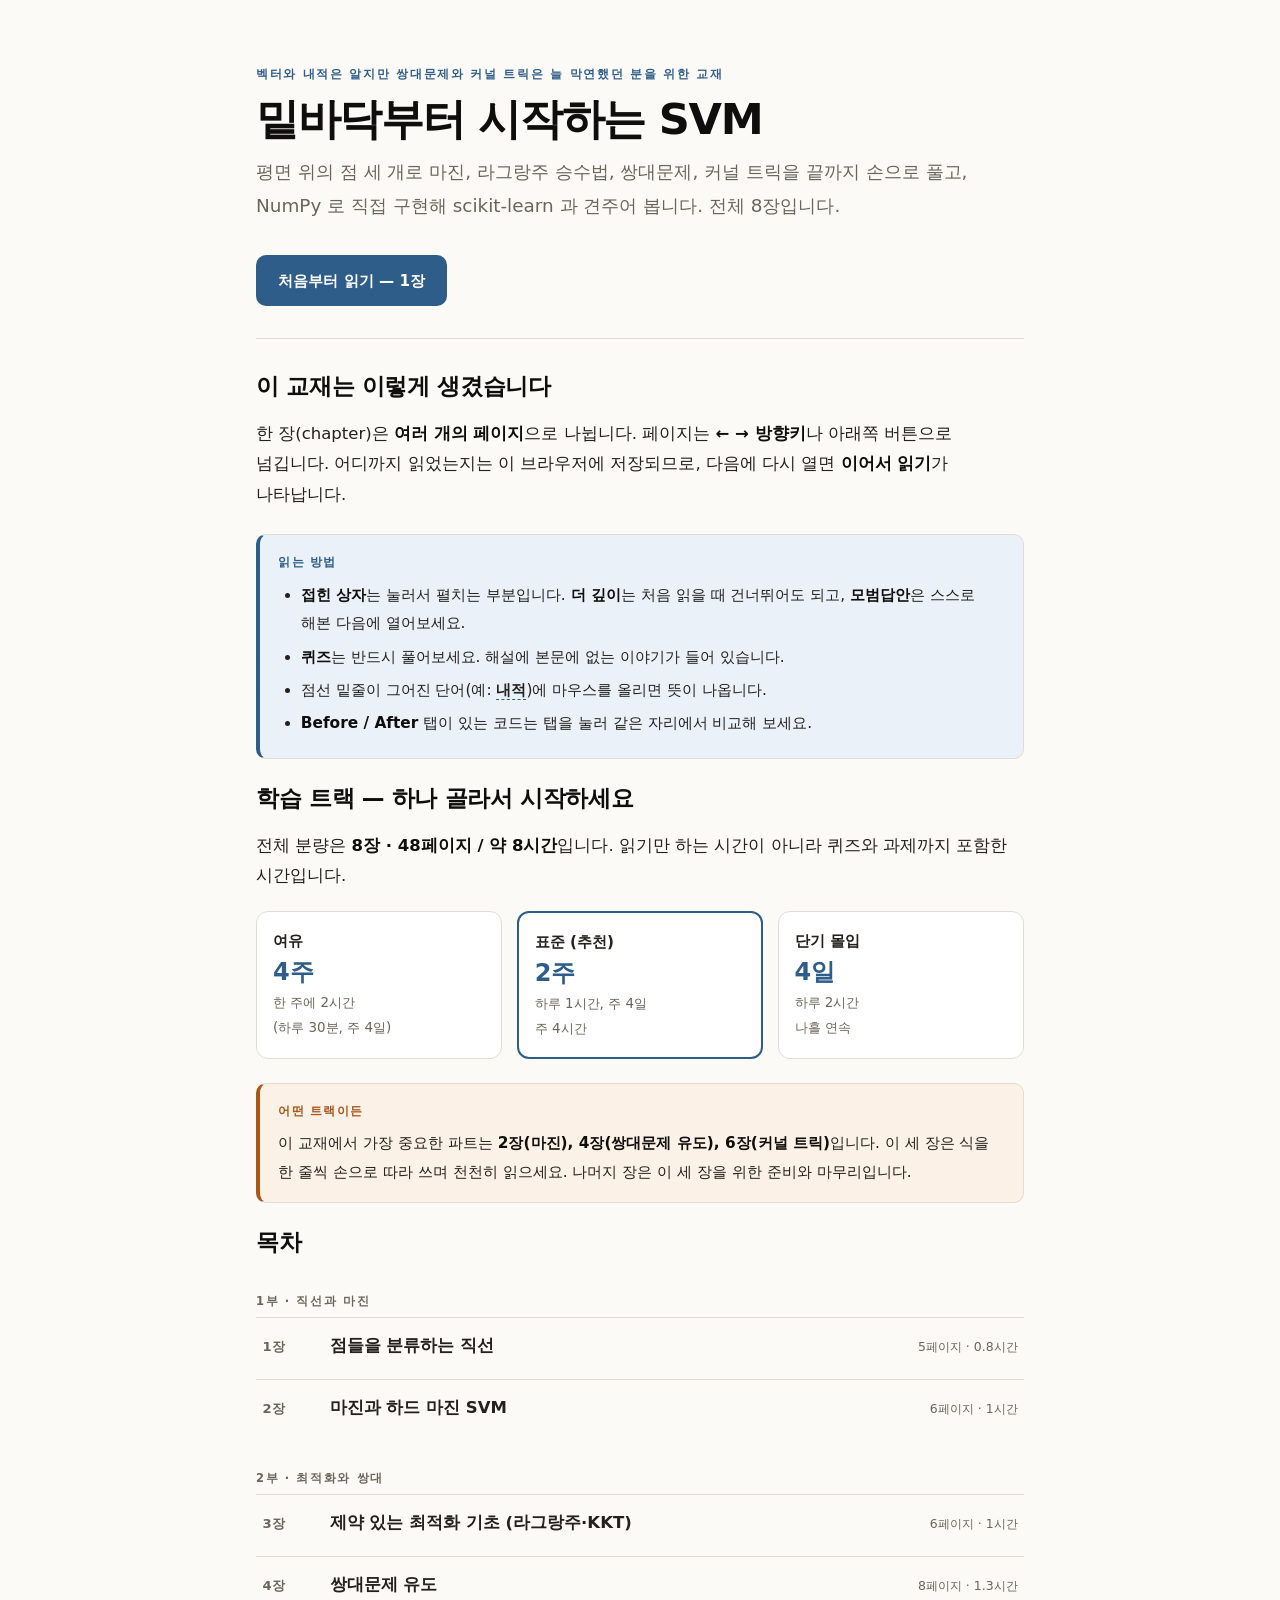
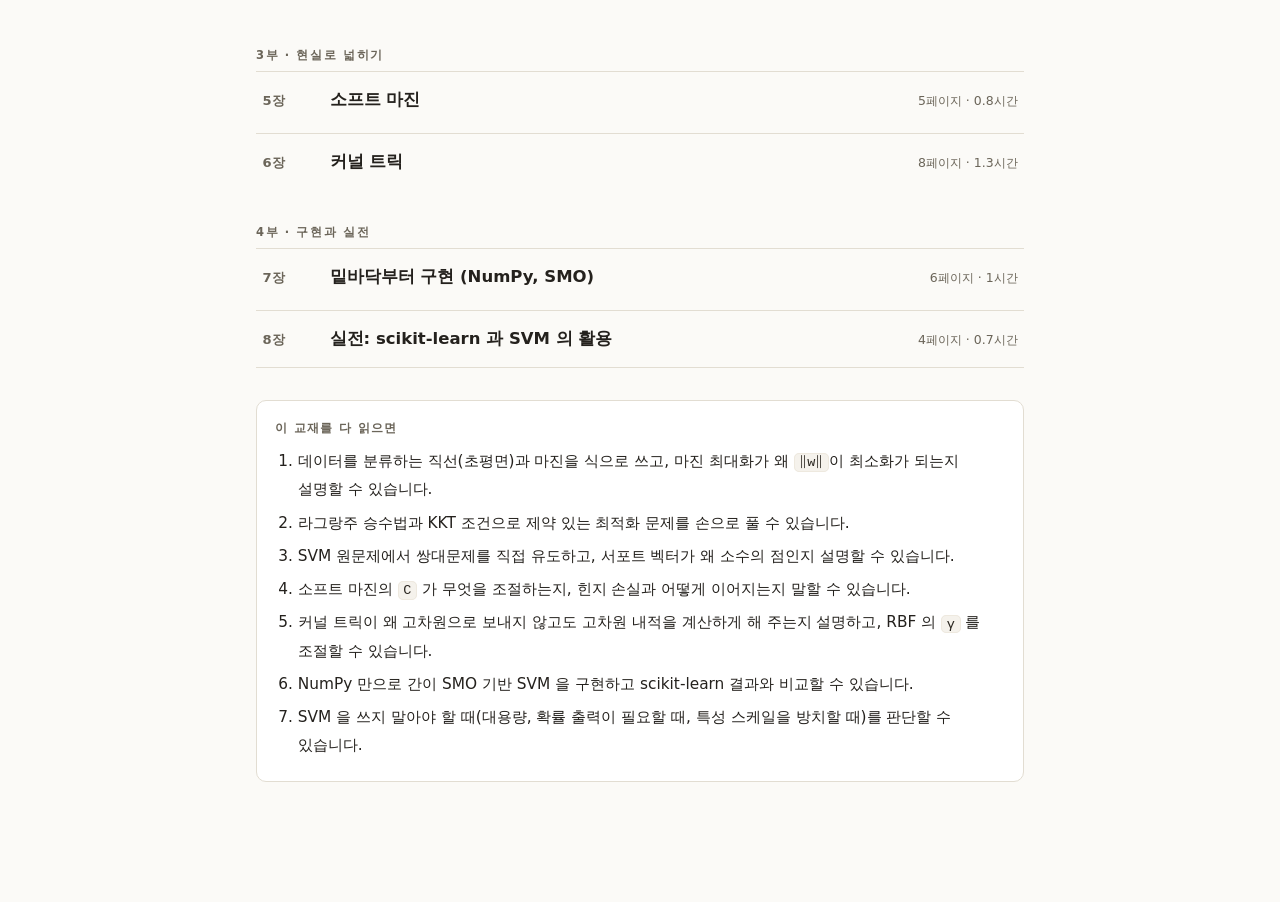
==== commit cf216362: "교재 안의 단위 명칭을 '화면'에서 '페이지'로 변경 본문·목차·참조 링크 런타임(book.js)·저자용 문서를 textbook-html 1.7.0 기준으로 맞춘다. 키오스크·관리" ====
--- a/docs/index.html
+++ b/docs/index.html
@@ -21,7 +21,7 @@
 
   <h2>이 교재는 이렇게 생겼습니다</h2>
 
-  <p>한 장(chapter)은 <b>여러 개의 화면</b>으로 나뉩니다. 화면은 <b>← → 방향키</b>나 아래쪽
+  <p>한 장(chapter)은 <b>여러 개의 페이지</b>으로 나뉩니다. 페이지는 <b>← → 방향키</b>나 아래쪽
   버튼으로 넘깁니다. 어디까지 읽었는지는 이 브라우저에 저장되므로, 다음에 다시 열면
   <b>이어서 읽기</b>가 나타납니다.</p>
 
@@ -39,7 +39,7 @@
 
   <h2>학습 트랙 — 하나 골라서 시작하세요</h2>
 
-  <p>전체 분량은 <b>8장 · 48화면 / 약 8시간</b>입니다. 읽기만 하는 시간이 아니라
+  <p>전체 분량은 <b>8장 · 48페이지 / 약 8시간</b>입니다. 읽기만 하는 시간이 아니라
   퀴즈와 과제까지 포함한 시간입니다.</p>
 
   <div class="track-grid">
--- a/docs/assets/book.css
+++ b/docs/assets/book.css
@@ -339,7 +339,7 @@
 }
 #tip.on { display: block; }
 
-/* 화면 참조 링크 */
+/* 페이지 참조 링크 */
 a.xref { text-decoration: underline dotted; text-underline-offset: .2em; cursor: pointer; }
 a.xref:hover { text-decoration-style: solid; }
 
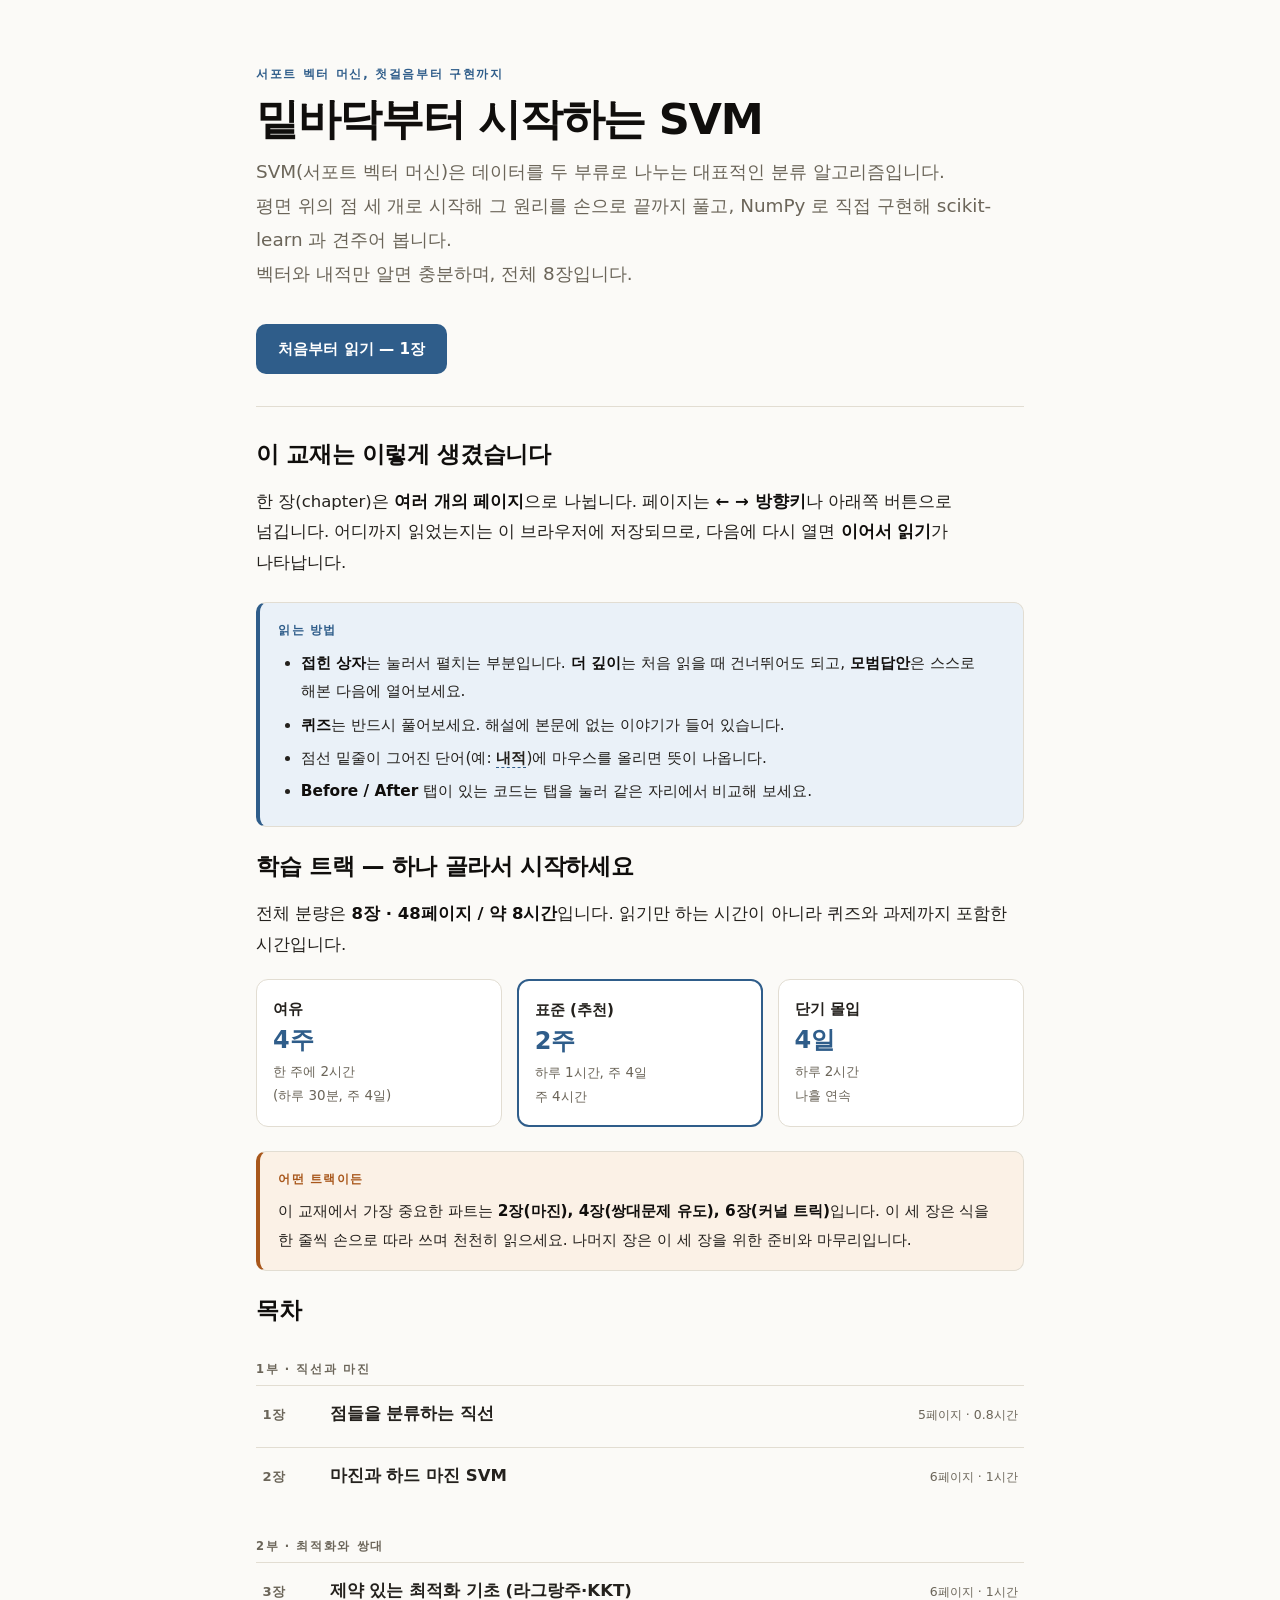
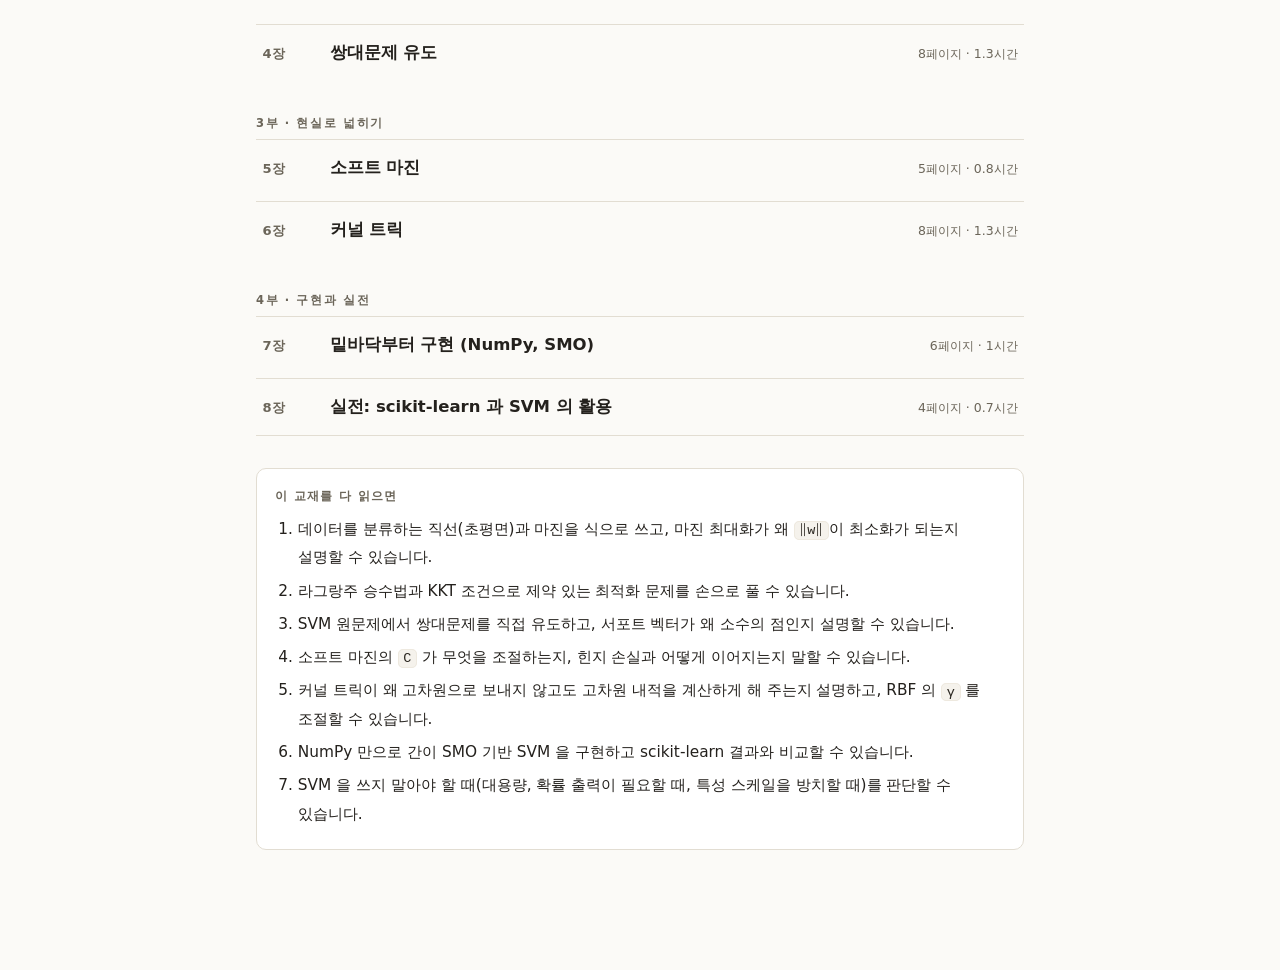
==== commit b681cd53: "표지 소개 문구를 입문자 기준으로 바꾸고 1장 첫 페이지에 SVM 소개 박스 추가" ====
--- a/docs/index.html
+++ b/docs/index.html
@@ -10,10 +10,11 @@
 
 <div class="cover">
 
-  <p class="kicker">벡터와 내적은 알지만 쌍대문제와 커널 트릭은 늘 막연했던 분을 위한 교재</p>
+  <p class="kicker">서포트 벡터 머신, 첫걸음부터 구현까지</p>
   <h1 class="title">밑바닥부터 시작하는 SVM</h1>
-  <p class="sub">평면 위의 점 세 개로 마진, 라그랑주 승수법, 쌍대문제, 커널 트릭을 끝까지 손으로 풀고,<br>
-  NumPy 로 직접 구현해 scikit-learn 과 견주어 봅니다. 전체 8장입니다.</p>
+  <p class="sub">SVM(서포트 벡터 머신)은 데이터를 두 부류로 나누는 대표적인 분류 알고리즘입니다.<br>
+  평면 위의 점 세 개로 시작해 그 원리를 손으로 끝까지 풀고, NumPy 로 직접 구현해 scikit-learn 과 견주어 봅니다.<br>
+  벡터와 내적만 알면 충분하며, 전체 8장입니다.</p>
 
   <p><a class="resume" id="resume" href="ch01.html">처음부터 읽기</a></p>
 
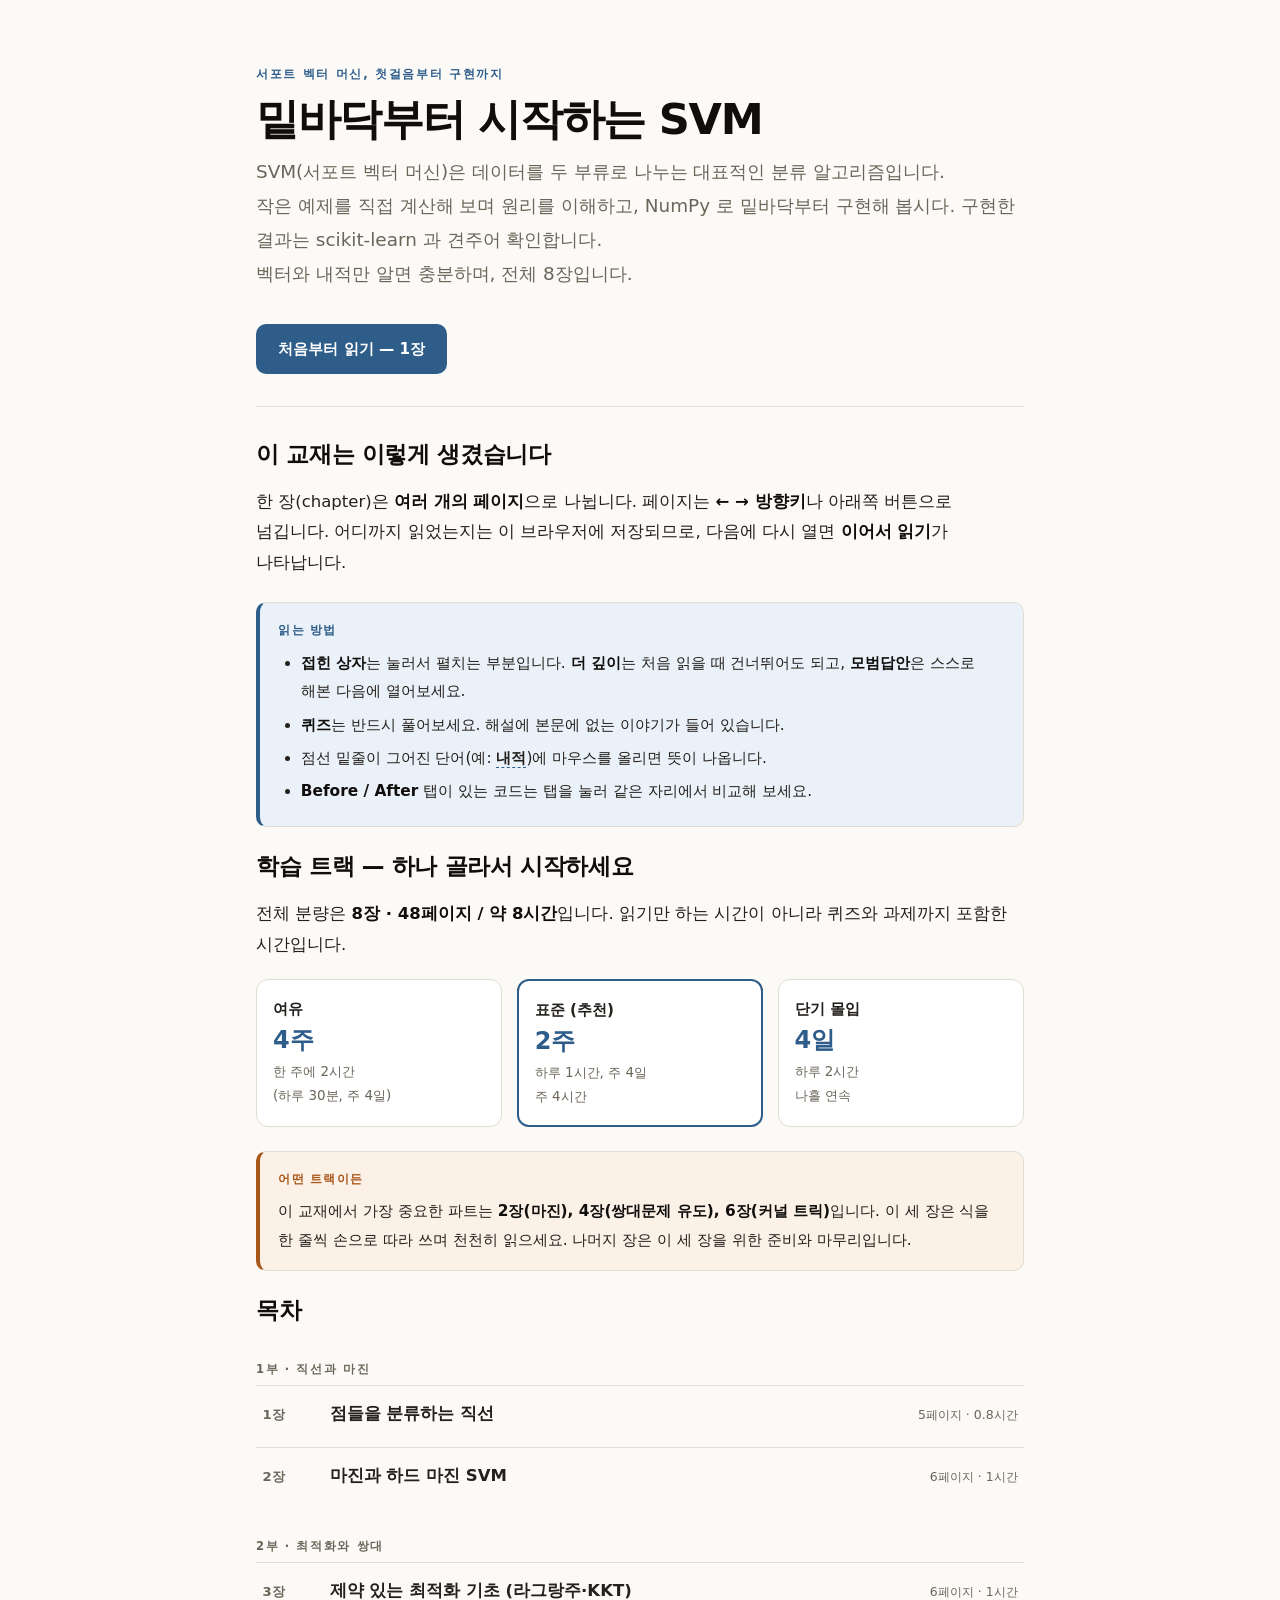
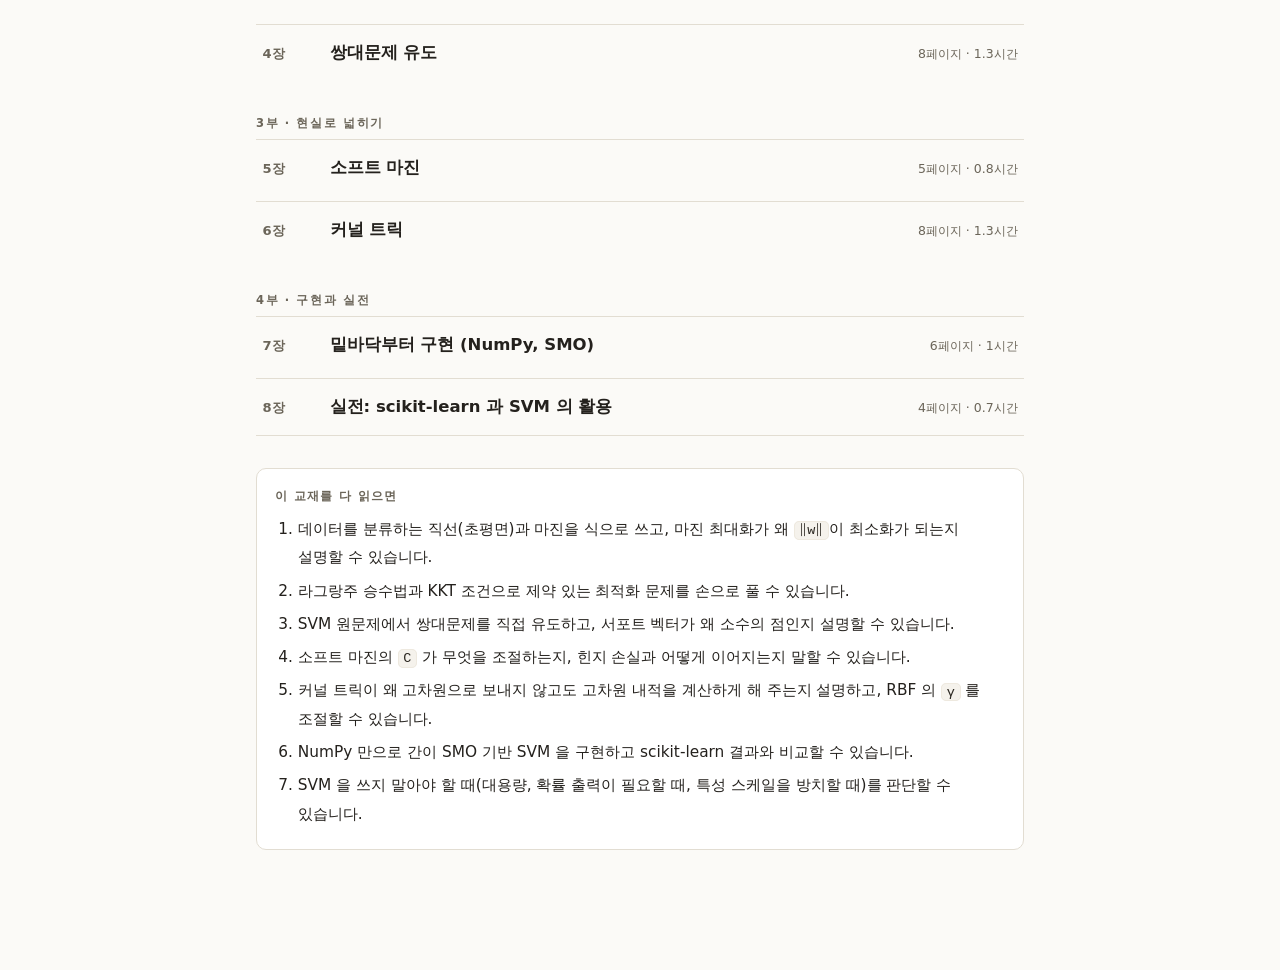
==== commit 7af57f8f: "표지 소개 문구를 예제 계산·밑바닥 구현 중심으로 다듬음" ====
--- a/docs/index.html
+++ b/docs/index.html
@@ -13,7 +13,8 @@
   <p class="kicker">서포트 벡터 머신, 첫걸음부터 구현까지</p>
   <h1 class="title">밑바닥부터 시작하는 SVM</h1>
   <p class="sub">SVM(서포트 벡터 머신)은 데이터를 두 부류로 나누는 대표적인 분류 알고리즘입니다.<br>
-  평면 위의 점 세 개로 시작해 그 원리를 손으로 끝까지 풀고, NumPy 로 직접 구현해 scikit-learn 과 견주어 봅니다.<br>
+  작은 예제를 직접 계산해 보며 원리를 이해하고, NumPy 로 밑바닥부터 구현해 봅시다.
+  구현한 결과는 scikit-learn 과 견주어 확인합니다.<br>
   벡터와 내적만 알면 충분하며, 전체 8장입니다.</p>
 
   <p><a class="resume" id="resume" href="ch01.html">처음부터 읽기</a></p>
